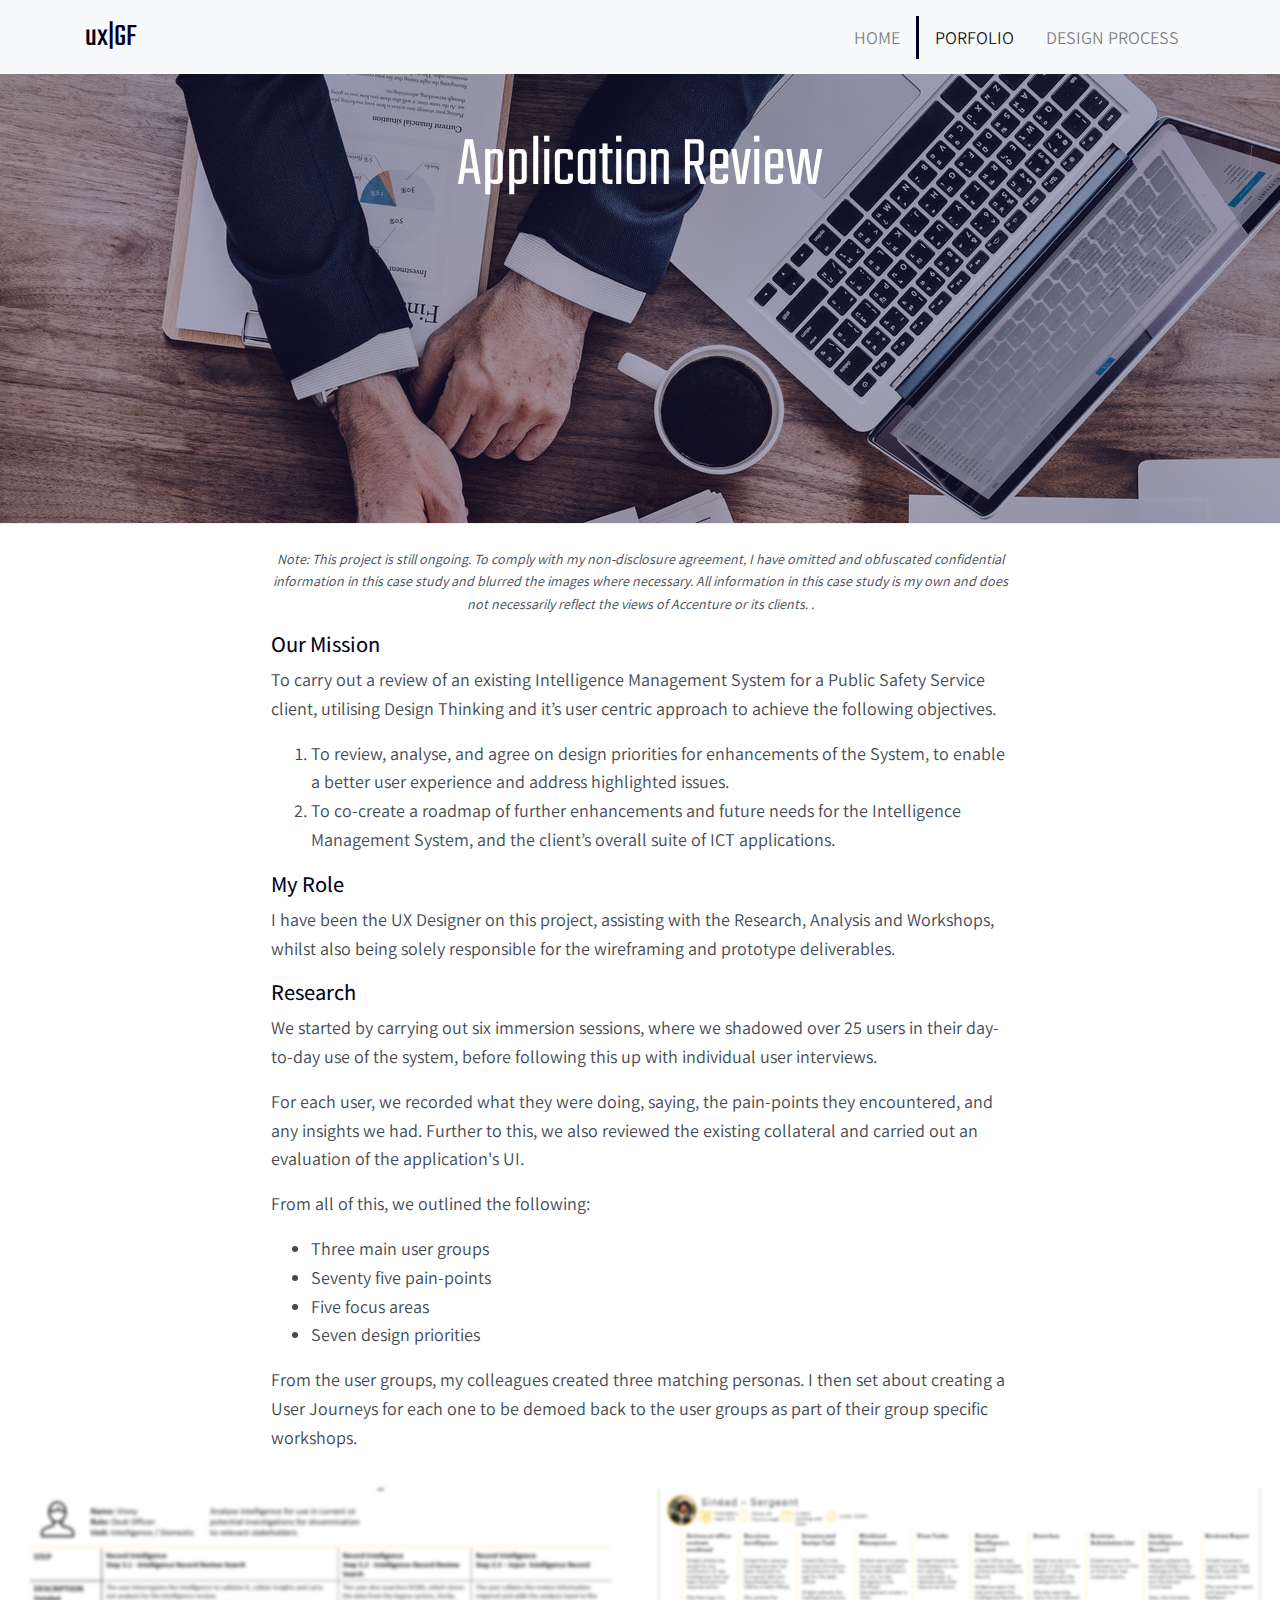
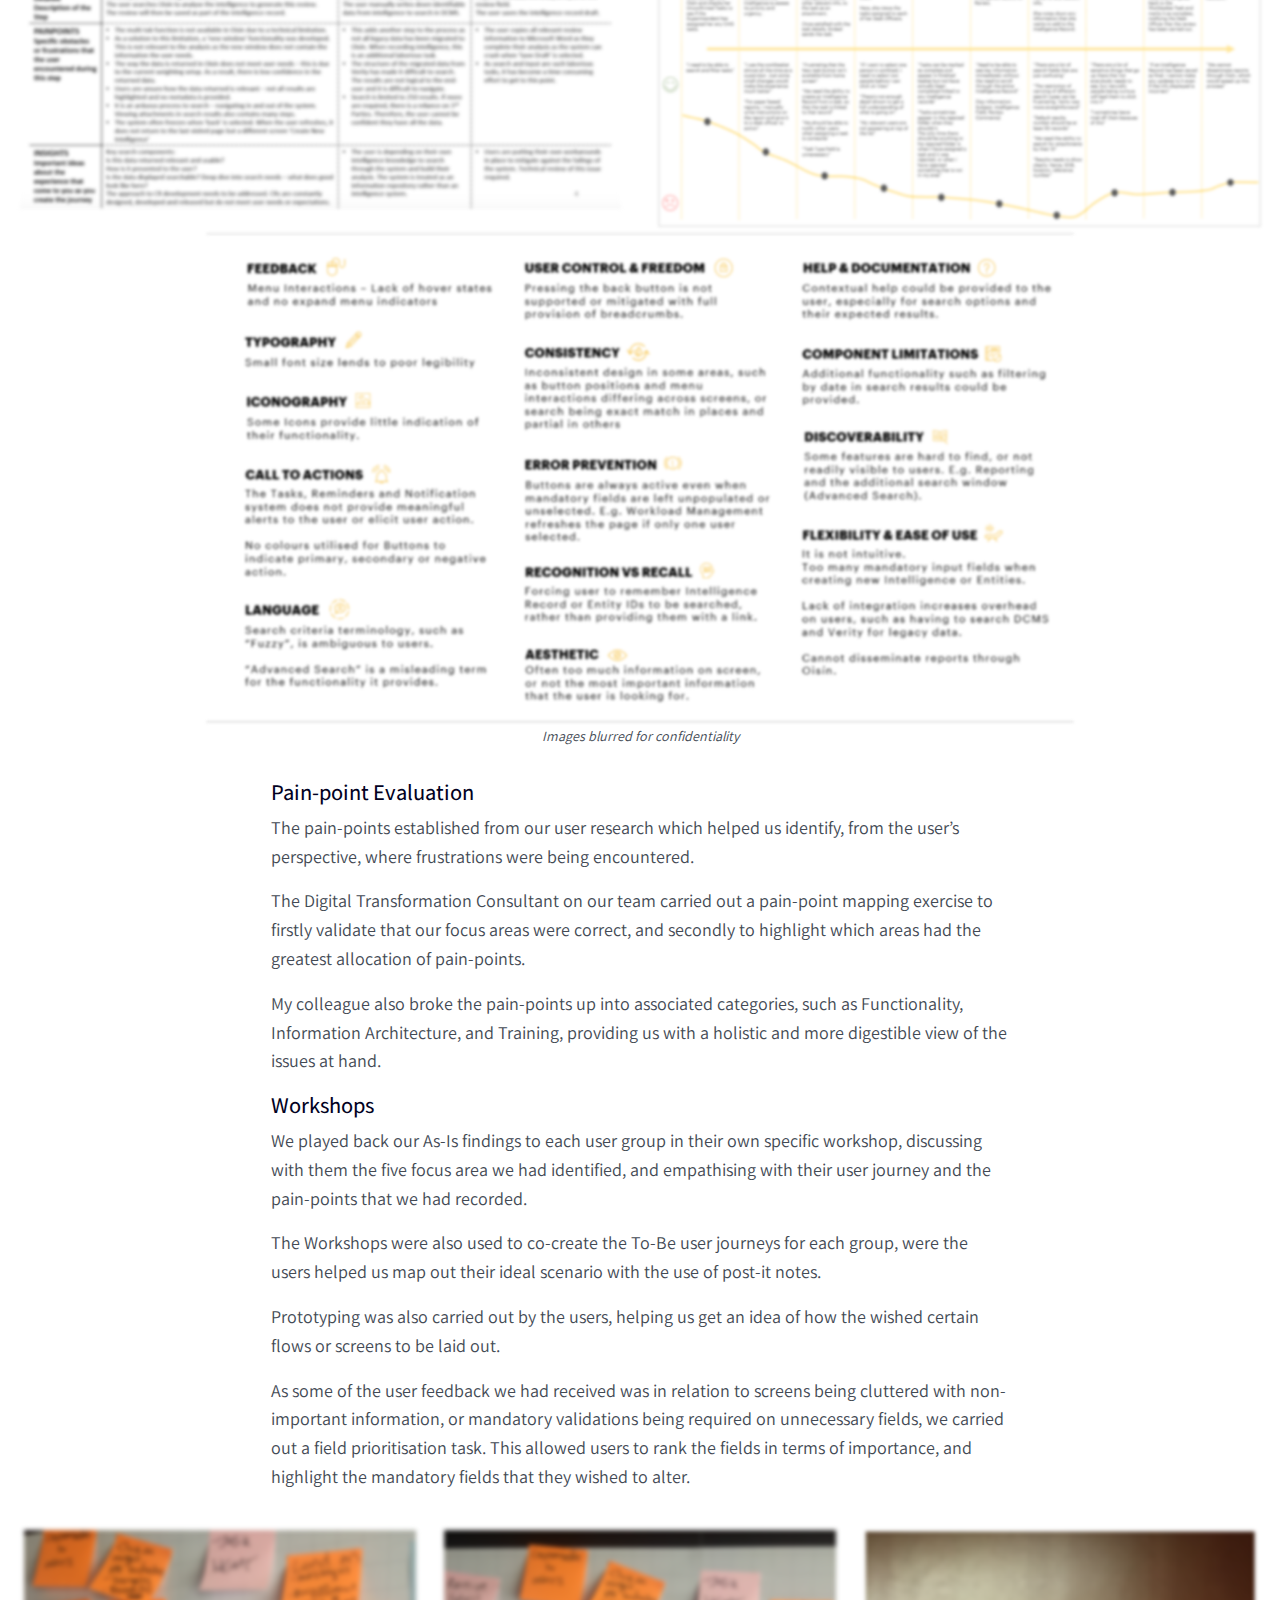
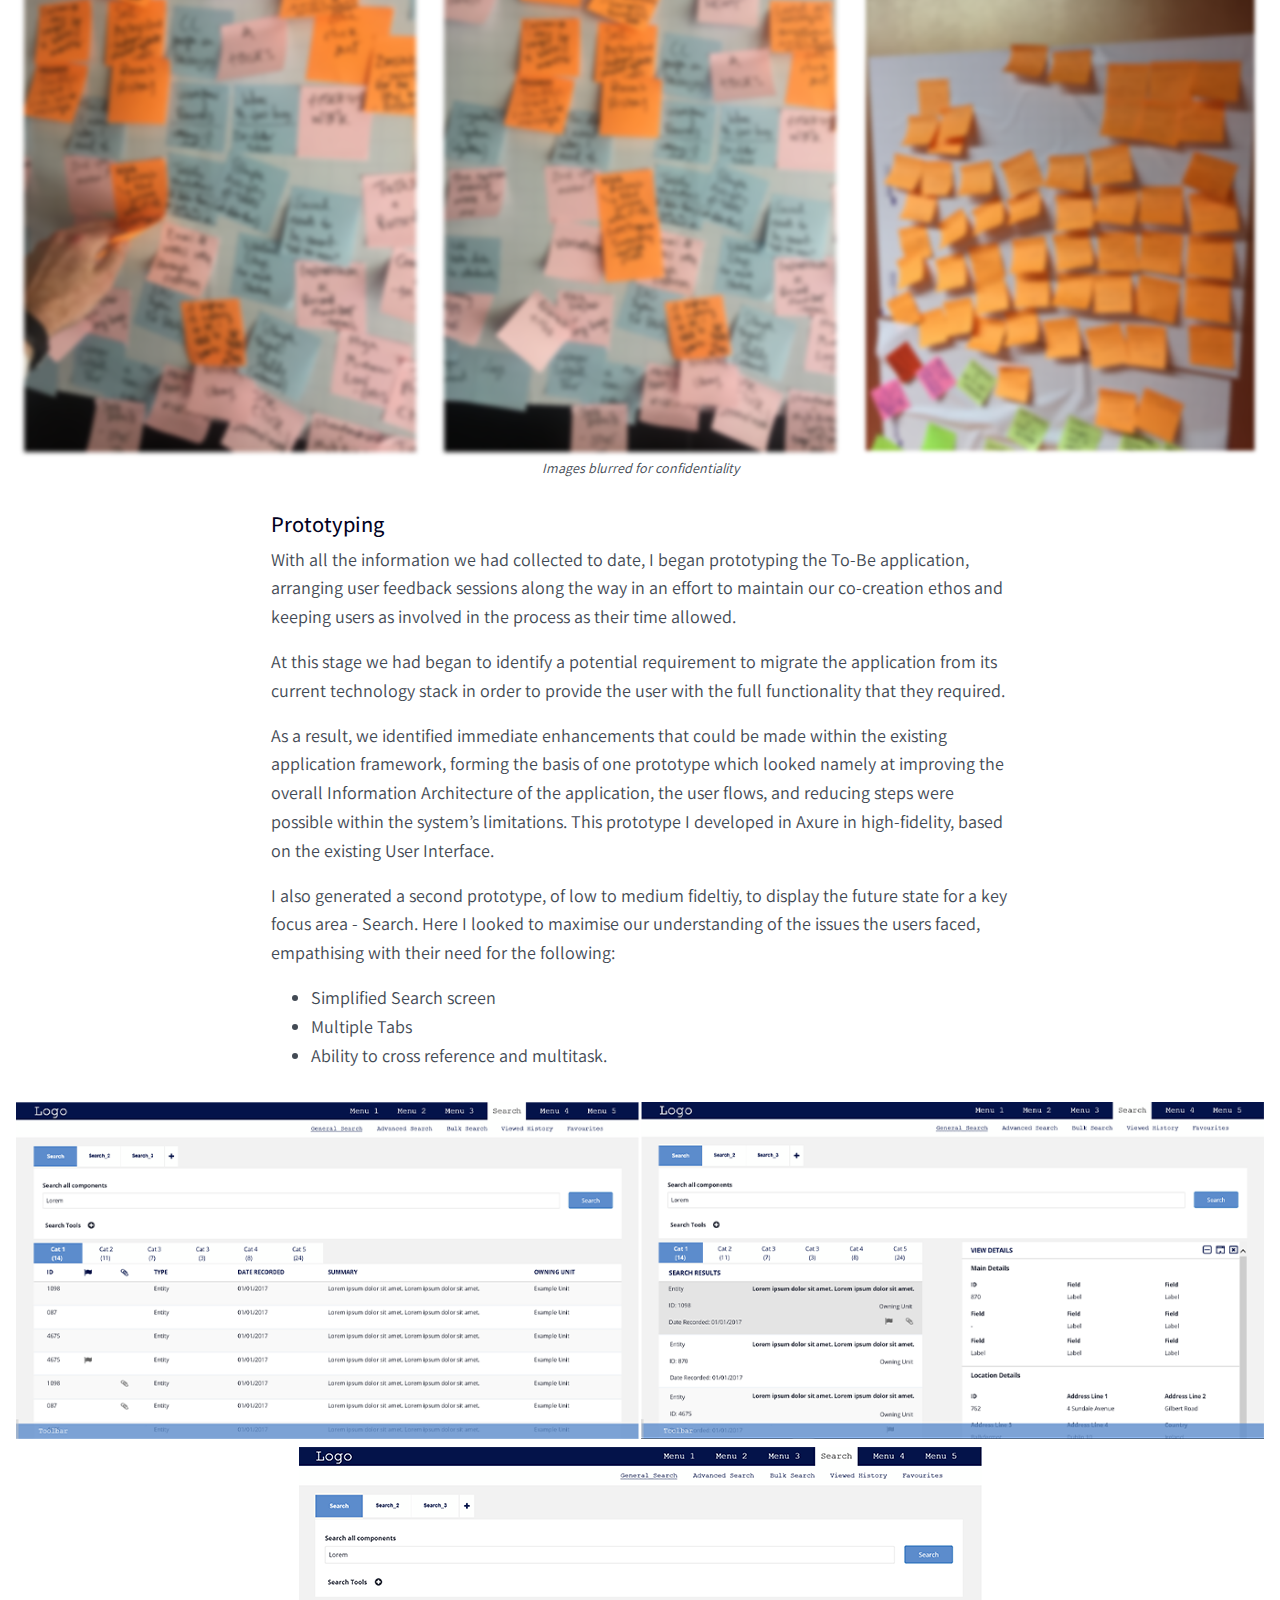
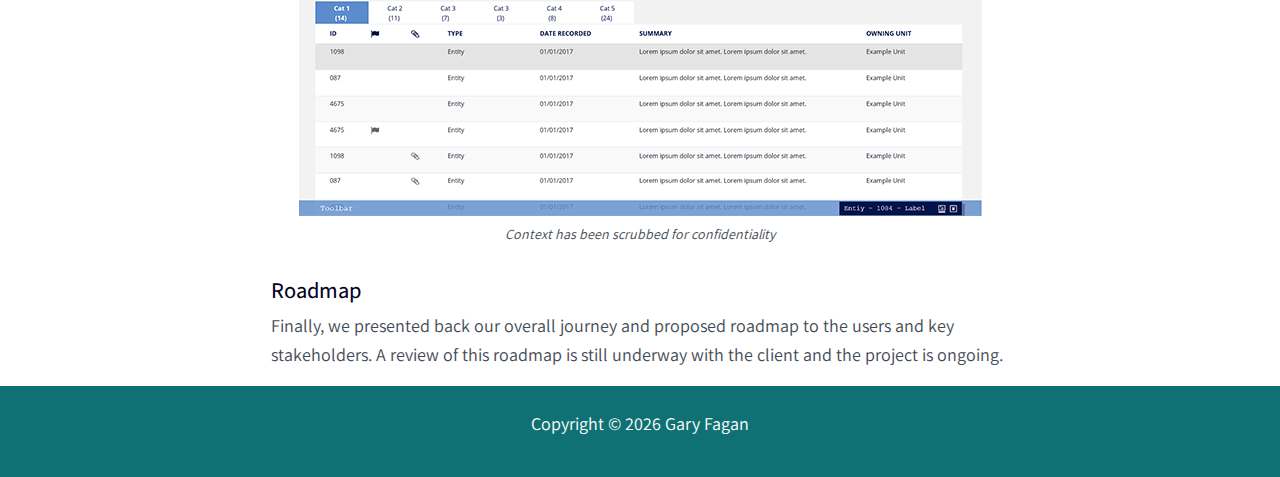
==== appreview.html @ 412c4c71 "updated references" ====
<!DOCTYPE html>
<html lang="en">
  <head>
    <meta charset="UTF-8" />
    <meta name="viewport" content="width=device-width, initial-scale=1.0" />
    <meta http-equiv="X-UA-Compatible" content="ie=edge" />
    <link rel="apple-touch-icon" sizes="76x76" href="/apple-touch-icon.png" />
    <link rel="icon" type="image/png" sizes="32x32" href="/favicon-32x32.png" />
    <link rel="icon" type="image/png" sizes="16x16" href="/favicon-16x16.png" />
    <link rel="manifest" href="/site.webmanifest" />
    <link rel="mask-icon" href="/safari-pinned-tab.svg" color="#5bbad5" />
    <meta name="msapplication-TileColor" content="#da532c" />
    <meta name="theme-color" content="#ffffff" />

    <link
      href="https://fonts.googleapis.com/css?family=Assistant|Teko:300"
      rel="stylesheet"
    />
    <link
      rel="stylesheet"
      href="https://use.fontawesome.com/releases/v5.0.13/css/all.css"
      integrity="sha384-DNOHZ68U8hZfKXOrtjWvjxusGo9WQnrNx2sqG0tfsghAvtVlRW3tvkXWZh58N9jp"
      crossorigin="anonymous"
    />
    <link rel="stylesheet" href="css/bootstrap.css" />
    <link rel="stylesheet" href="css/style.css" />
    <title>ux|GF</title>
  </head>

  <body>
    <!-- START HERE -->

    <nav class="navbar navbar-expand-sm navbar-light bg-light sticky-top">
      <div class="container">
        <a href="index.html" class="navbar-brand">ux|GF</a>
        <button
          class="navbar-toggler"
          data-toggle="collapse"
          data-target="#navbarCollapse"
        >
          <span class="navbar-toggler-icon"></span>
        </button>
        <div class="collapse navbar-collapse" id="navbarCollapse">
          <ul class="navbar-nav ml-auto">
            <li class="nav-item">
              <a href="index.html" class="nav-link">Home</a>
            </li>
            <li class="nav-item active">
              <a href="porfolio.html" class="nav-link">Porfolio</a>
            </li>
            <li class="nav-item">
              <a href="myprocess.html " class="nav-link">Design Process</a>
            </li>
          </ul>
        </div>
      </div>
    </nav>

    <header id="appreview-header">
      <div class="container">
        <div class="row">
          <div class="col-md-6 m-auto text-center text-white image-header">
            <h1 class="display-3 title">Application Review</h1>
          </div>
        </div>
      </div>
    </header>

    <!-- Portfolio -->

    <section id="portfolio" class="pt-4">
      <div id="portfolio-container" class="container">
        <p id="portfolio-note" class="text-center">
          Note: This project is still ongoing. To comply with my non-disclosure
          agreement, I have omitted and obfuscated confidential information in
          this case study and blurred the images where necessary. All
          information in this case study is my own and does not necessarily
          reflect the views of Accenture or its clients. .
        </p>

        <div class="row">
          <div class="col-md-12">
            <h1 class="header">Our Mission</h1>

            <p>
              To carry out a review of an existing Intelligence Management
              System for a Public Safety Service client, utilising Design
              Thinking and it’s user centric approach to achieve the following
              objectives.
            </p>

            <ol>
              <li>
                To review, analyse, and agree on design priorities for
                enhancements of the System, to enable a better user experience
                and address highlighted issues.
              </li>
              <li>
                To co-create a roadmap of further enhancements and future needs
                for the Intelligence Management System, and the client’s overall
                suite of ICT applications.
              </li>
            </ol>
          </div>
        </div>

        <div class="row">
          <div class="col-md-12">
            <h1 class="header">My Role</h1>

            <p>
              I have been the UX Designer on this project, assisting with the
              Research, Analysis and Workshops, whilst also being solely
              responsible for the wireframing and prototype deliverables.
            </p>
          </div>
        </div>

        <div class="row">
          <div class="col-md-12">
            <h1 class="header">Research</h1>

            <p>
              We started by carrying out six immersion sessions, where we
              shadowed over 25 users in their day-to-day use of the system,
              before following this up with individual user interviews.
            </p>
            <p>
              For each user, we recorded what they were doing, saying, the
              pain-points they encountered, and any insights we had. Further to
              this, we also reviewed the existing collateral and carried out an
              evaluation of the application's UI.
            </p>
            <p>From all of this, we outlined the following:</p>

            <ul>
              <li>Three main user groups</li>
              <li>Seventy five pain-points</li>
              <li>Five focus areas</li>
              <li>Seven design priorities</li>
            </ul>
            <p>
              From the user groups, my colleagues created three matching
              personas. I then set about creating a User Journeys for each one
              to be demoed back to the user groups as part of their group
              specific workshops.
            </p>
          </div>
        </div>
      </div>

      <section id="content_images" class="p-3">
        <div class="row text-center">
          <div class="col-lg-6">
            <img src="/img/researchexample.png" alt="" class="img-fluid " />
          </div>
          <div class="col-lg-6">
            <img src="/img/userjourney.png" alt="" class="img-fluid " />
          </div>
        </div>

        <div class="row text-center">
          <div class="col-lg-12">
            <img
              id="UI_Evaluation"
              src="/img/UI_Evaluation.png"
              alt=""
              class="img-fluid"
            />
          </div>
        </div>
        <p id="portfolio-note" class="text-center">
          Images blurred for confidentiality
        </p>
      </section>
    </section>

    <section id="portfolio">
      <div id="portfolio-container" class="container">
        <div class="row">
          <div class="col-md-12">
            <h1 class="header">Pain-point Evaluation</h1>

            <p>
              The pain-points established from our user research which helped us
              identify, from the user’s perspective, where frustrations were
              being encountered.
            </p>
            <p>
              The Digital Transformation Consultant on our team carried out a
              pain-point mapping exercise to firstly validate that our focus
              areas were correct, and secondly to highlight which areas had the
              greatest allocation of pain-points.
            </p>
            <p>
              My colleague also broke the pain-points up into associated
              categories, such as Functionality, Information Architecture, and
              Training, providing us with a holistic and more digestible view of
              the issues at hand.
            </p>
          </div>
        </div>

        <div class="row">
          <div class="col-md-12">
            <h1 class="header">Workshops</h1>

            <p>
              We played back our As-Is findings to each user group in their own
              specific workshop, discussing with them the five focus area we had
              identified, and empathising with their user journey and the
              pain-points that we had recorded.
            </p>
            <p>
              The Workshops were also used to co-create the To-Be user journeys
              for each group, were the users helped us map out their ideal
              scenario with the use of post-it notes.
            </p>
            <p>
              Prototyping was also carried out by the users, helping us get an
              idea of how the wished certain flows or screens to be laid out.
            </p>
            <p>
              As some of the user feedback we had received was in relation to
              screens being cluttered with non-important information, or
              mandatory validations being required on unnecessary fields, we
              carried out a field prioritisation task. This allowed users to
              rank the fields in terms of importance, and highlight the
              mandatory fields that they wished to alter.
            </p>
          </div>
        </div>
      </div>

      <section id="content_images" class="p-3">
        <div class="row text-center">
          <div class="col-lg-12">
            <img src="/img/workshop.png" alt="" class="img-fluid" />
          </div>
        </div>
        <p id="portfolio-note" class="text-center">
          Images blurred for confidentiality
        </p>
      </section>
    </section>

    <section id="portfolio">
      <div id="portfolio-container" class="container">
        <div class="row">
          <div class="col-md-12">
            <h1 class="header">Prototyping</h1>

            <p>
              With all the information we had collected to date, I began
              prototyping the To-Be application, arranging user feedback
              sessions along the way in an effort to maintain our co-creation
              ethos and keeping users as involved in the process as their time
              allowed.
            </p>
            <p>
              At this stage we had began to identify a potential requirement to
              migrate the application from its current technology stack in order
              to provide the user with the full functionality that they
              required.
            </p>
            <p>
              As a result, we identified immediate enhancements that could be
              made within the existing application framework, forming the basis
              of one prototype which looked namely at improving the overall
              Information Architecture of the application, the user flows, and
              reducing steps were possible within the system’s limitations. This
              prototype I developed in Axure in high-fidelity, based on the
              existing User Interface.
            </p>
            <p>
              I also generated a second prototype, of low to medium fideltiy, to
              display the future state for a key focus area - Search. Here I
              looked to maximise our understanding of the issues the users
              faced, empathising with their need for the following:
            </p>

            <ul>
              <li>Simplified Search screen</li>
              <li>Multiple Tabs</li>
              <li>Ability to cross reference and multitask.</li>
            </ul>
          </div>
        </div>
      </div>

      <section id="content_images" class="p-3">
        <div class="row text-center">
          <div class="col-lg-12">
            <img src="/img/prototype1.png" alt="" class="img-fluid" />
          </div>
        </div>
        <div class="row text-center py-2">
          <div class="col-lg-12">
            <img src="/img/prototype2.png" alt="" class="img-fluid" />
          </div>
        </div>
        <p id="portfolio-note" class="text-center">
          Context has been scrubbed for confidentiality
        </p>
      </section>
    </section>

    <section id="portfolio">
      <div id="portfolio-container" class="container">
        <div class="row">
          <div class="col-md-12">
            <h1 class="header">Roadmap</h1>

            <p>
              Finally, we presented back our overall journey and proposed
              roadmap to the users and key stakeholders. A review of this
              roadmap is still underway with the client and the project is
              ongoing.
            </p>
          </div>
        </div>
      </div>
    </section>

    <!-- Footer -->
    <footer id="main-footer" class="text-center p-4">
      <div class="container">
        <div class="row">
          <div class="col">
            <p>Copyright &copy; <span id="year"> </span> Gary Fagan</p>
          </div>
        </div>
      </div>
    </footer>

    <script
      src="https://code.jquery.com/jquery-3.3.1.min.js"
      integrity="sha256-FgpCb/KJQlLNfOu91ta32o/NMZxltwRo8QtmkMRdAu8="
      crossorigin="anonymous"
    ></script>
    <script
      src="https://cdnjs.cloudflare.com/ajax/libs/popper.js/1.14.3/umd/popper.min.js"
      integrity="sha384-ZMP7rVo3mIykV+2+9J3UJ46jBk0WLaUAdn689aCwoqbBJiSnjAK/l8WvCWPIPm49"
      crossorigin="anonymous"
    ></script>
    <script
      src="https://stackpath.bootstrapcdn.com/bootstrap/4.1.1/js/bootstrap.min.js"
      integrity="sha384-smHYKdLADwkXOn1EmN1qk/HfnUcbVRZyYmZ4qpPea6sjB/pTJ0euyQp0Mk8ck+5T"
      crossorigin="anonymous"
    ></script>

    <script>
      // Get the current year for the copyright
      $('#year').text(new Date().getFullYear());
    </script>
  </body>
</html>
---- css/style.css ----
* {
  box-sizing: border-box;
}

.text {
  font-family: 'Assistant', sans-serif;
  color: #434a54;
  font-size: 18px;
}

.font2 {
  font-family: 'Assistant', sans-serif;
}

.text-quote {
  font-family: 'Assistant', sans-serif;
}

.title {
  font-family: 'Teko', sans-serif;
}

.header {
  font-family: 'Assistant', sans-serif;
  font-size: 1.4rem;
  color: #020122;
}

.header2 {
  font-family: 'Assistant', sans-serif;
  font-size: 1.4rem;
  color: #fff;
}

body {
  overflow-x: hidden;
  font-family: 'Assistant', sans-serif;
  color: #434a54;
  font-size: 18px;
}
body h1 {
  font-family: 'Assistant', sans-serif;
}
body h2 {
  font-family: 'Assistant', sans-serif;
}
body h3 {
  font-family: 'Assistant', sans-serif;
}
body h4 {
  font-family: 'Assistant', sans-serif;
}

.navbar .nav-link {
  font-size: 18px;
  text-transform: uppercase;
  padding-left: 1rem !important;
  padding-right: 1rem !important;
}
.navbar .nav-item.active {
  border-left: #020122 3px solid;
}
.navbar .navbar-brand {
  font-family: 'Teko', sans-serif;
  font-size: 2rem;
  color: #020122;
}

.image-header {
  color: #020122;
  font-family: 'Teko', sans-serif;
}

.image-header2 {
  color: #fff;
  font-family: 'Teko', sans-serif;
}

.image-text {
  color: #020122;
  font-family: 'Teko', sans-serif;
  font-size: 22px;
}

.image-text2 {
  color: #fff;
  font-family: 'Teko', sans-serif;
  font-size: 22px;
}

.carousel-item {
  height: 55vh;
}

.carousel-image-1 {
  background: linear-gradient(rgba(36, 31, 82, 0.3), rgba(36, 31, 82, 0.3)),
    url('../img/design1.jpg');
  background-size: cover;
}

.carousel-image-2 {
  background: linear-gradient(rgba(36, 31, 82, 0.3), rgba(36, 31, 82, 0.3)),
    url('../img/design2.jpg');
  background-size: cover;
}

.carousel-image-3 {
  background: linear-gradient(rgba(36, 31, 82, 0.3), rgba(36, 31, 82, 0.3)),
    url('../img/design3.jpg');
  background-size: cover;
}

#home-services {
  color: #020122;
}

#background-image {
  position: relative;
  min-height: 170px;
  background: linear-gradient(rgba(36, 31, 82, 0.35), rgba(36, 31, 82, 0.35)),
    url('../img/design5.jpg');
  background-size: cover;
  background-attachment: fixed;
  background-repeat: no-repeat;
  text-align: center;
  color: #fff;
}
#background-image .fa-envelope-open {
  color: #fff;
}
#background-image .fa-envelope-open:hover {
  color: #0f7173;
}

#background-image .fa-file-pdf {
  color: #fff;
}
#background-image .fa-file-pdf:hover {
  color: #0f7173;
}

#background-image2 {
  position: relative;
  min-height: 170px;
  background: linear-gradient(rgba(36, 31, 82, 0.35), rgba(36, 31, 82, 0.35)),
    url('../img/design6.jpg');
  background-size: cover;
  background-attachment: fixed;
  background-repeat: no-repeat;
  text-align: center;
  color: #fff;
}

#home-quote {
  background-color: #020122;
  color: #fff;
  -webkit-animation-name: colorChange;
  /* Safari 4.0 - 8.0 */
  -webkit-animation-duration: 7s;
  /* Safari 4.0 - 8.0 */
  animation-name: colorChange;
  animation-duration: 7s;
  animation-iteration-count: infinite;
}

#design-quote {
  background-color: #020122;
  color: #fff;
  -webkit-animation-name: colorChange;
  /* Safari 4.0 - 8.0 */
  -webkit-animation-duration: 7s;
  /* Safari 4.0 - 8.0 */
  animation-name: colorChange;
  animation-duration: 7s;
  animation-iteration-count: infinite;
}

.dark-overlay {
  position: absolute;
  top: 0;
  left: 0;
  width: 100%;
  height: 100%;
  background: rgba(0, 0, 0, 0.7);
}

#video-play {
  position: relative;
  min-height: 170px;
  background: url('../img/design6.jpg');
  background-attachment: fixed;
  background-repeat: no-repeat;
  background-position: 0 -100px;
  text-align: center;
  color: #fff;
}
#video-play a {
  color: #fff;
}

#video-play .fa-play {
  color: #fff;
}
#video-play .fa-play:hover {
  color: #0f7173;
}

#page-header {
  height: 50vh;
  background: linear-gradient(rgba(36, 31, 82, 0.3), rgba(36, 31, 82, 0.3)),
    url('../img/design6.jpg');
  background-repeat: no-repeat;
  background-size: cover;
  color: #fff;
  border-bottom: 1px #eee solid;
  padding-top: 50px;
}

#appreview-header {
  height: 50vh;
  background: linear-gradient(rgba(36, 31, 82, 0.4), rgba(36, 31, 82, 0.4)),
    url('../img/appreview.jpg');
  background-repeat: no-repeat;
  background-size: cover;
  color: #fff;
  border-bottom: 1px #eee solid;
  padding-top: 50px;
}

.about-img {
  margin-top: -25%;
  max-width: 90%;
}

.credit {
  font-size: 12px;
}

#circleProcess {
  text-align: right;
}

#journeyIMG {
  width: 80%;
}

.bg-2 {
  background: #020122;
}

#work img {
  margin-top: -50px;
}
#work .card:hover {
  background: #0f7173;
  color: #fff;
}

#card-link:link {
  text-decoration: none;
}

#card-link:hover {
  text-decoration: none;
  color: #fff !important;
}

#card-link {
  color: #434a54;
}

#work .fas {
  color: #fff;
}

.radio-style {
  color: #6c757d;
}

#main-footer {
  background: #0f7173;
  color: #fff;
}

#portfolio-container {
  max-width: 60vw;
  line-height: 1.6;
}

#portfolio-note {
  font-size: 14px;
  font-style: italic;
}

#UI_Evaluation {
  width: 70%;
}

@media (max-width: 780px) {
  #servicesButton {
    width: 100%;
    display: block;
  }
  #portfolio-container {
    max-width: 90vw;
    line-height: 1.6;
  }

  #homeQuote {
    order: 6;
  }

  #page-header {
    background: linear-gradient(rgba(36, 31, 82, 0.3), rgba(36, 31, 82, 0.3)),
      url('../img/design2.jpg');
    background-size: cover;
  }
  #designthinking {
    text-align: center;
  }

  .about-img {
    margin-top: -25%;
    max-width: 100%;
  }
}

@media (max-width: 992px) {
  #circleProcess {
    text-align: center;
  }

  #journeyIMG {
    width: 100%;
  }

  #UI_Evaluation {
    width: 100%;
  }

  .about-img {
    margin-top: -25%;
    max-width: 100%;
  }
  #portfolio-container {
    max-width: 80vw;
    line-height: 1.6;
  }
}

/* Safari 4.0 - 8.0 */
@-webkit-keyframes colorChange {
  0% {
    background-color: #0f7173;
  }
  100% {
    background-color: #0a4b4d;
  }
}
/* Standard syntax */
@keyframes colorChange {
  0% {
    background-color: #0f7173;
  }
  100% {
    background-color: #0a4b4d;
  }
}
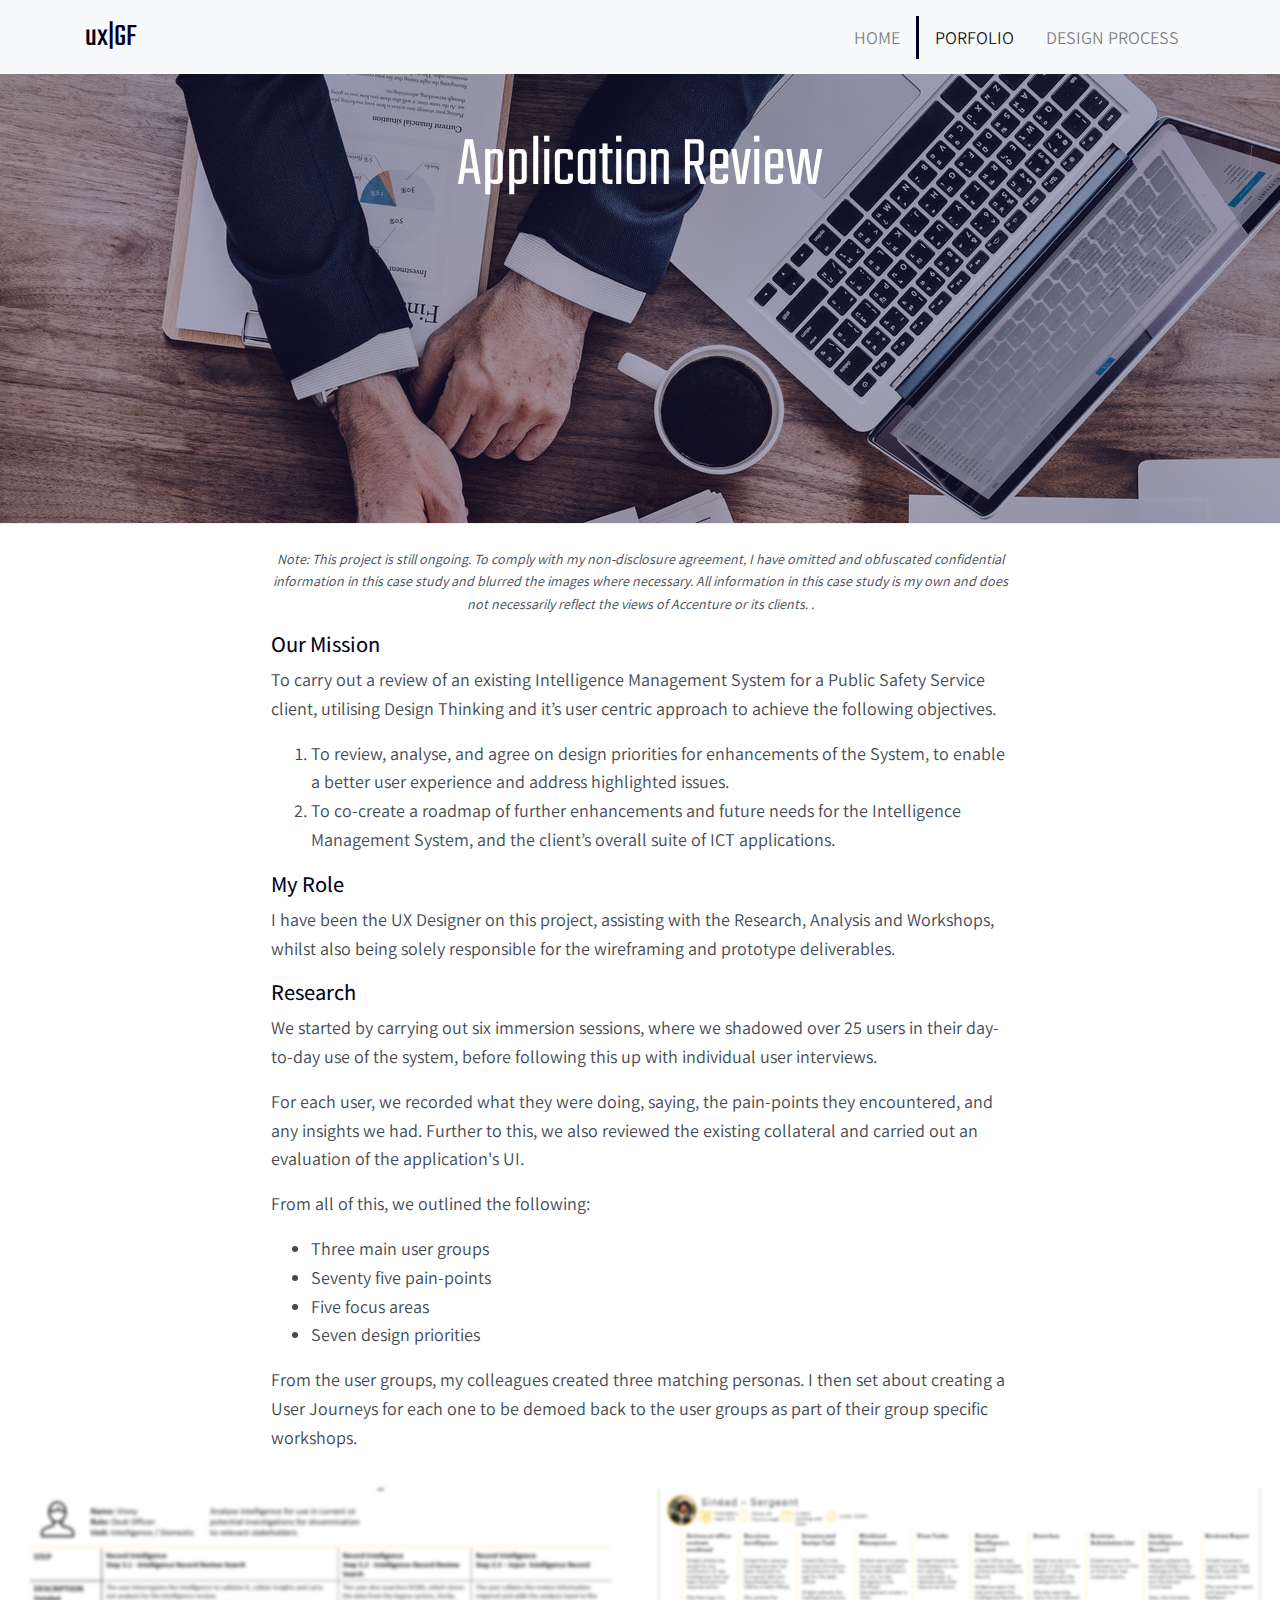
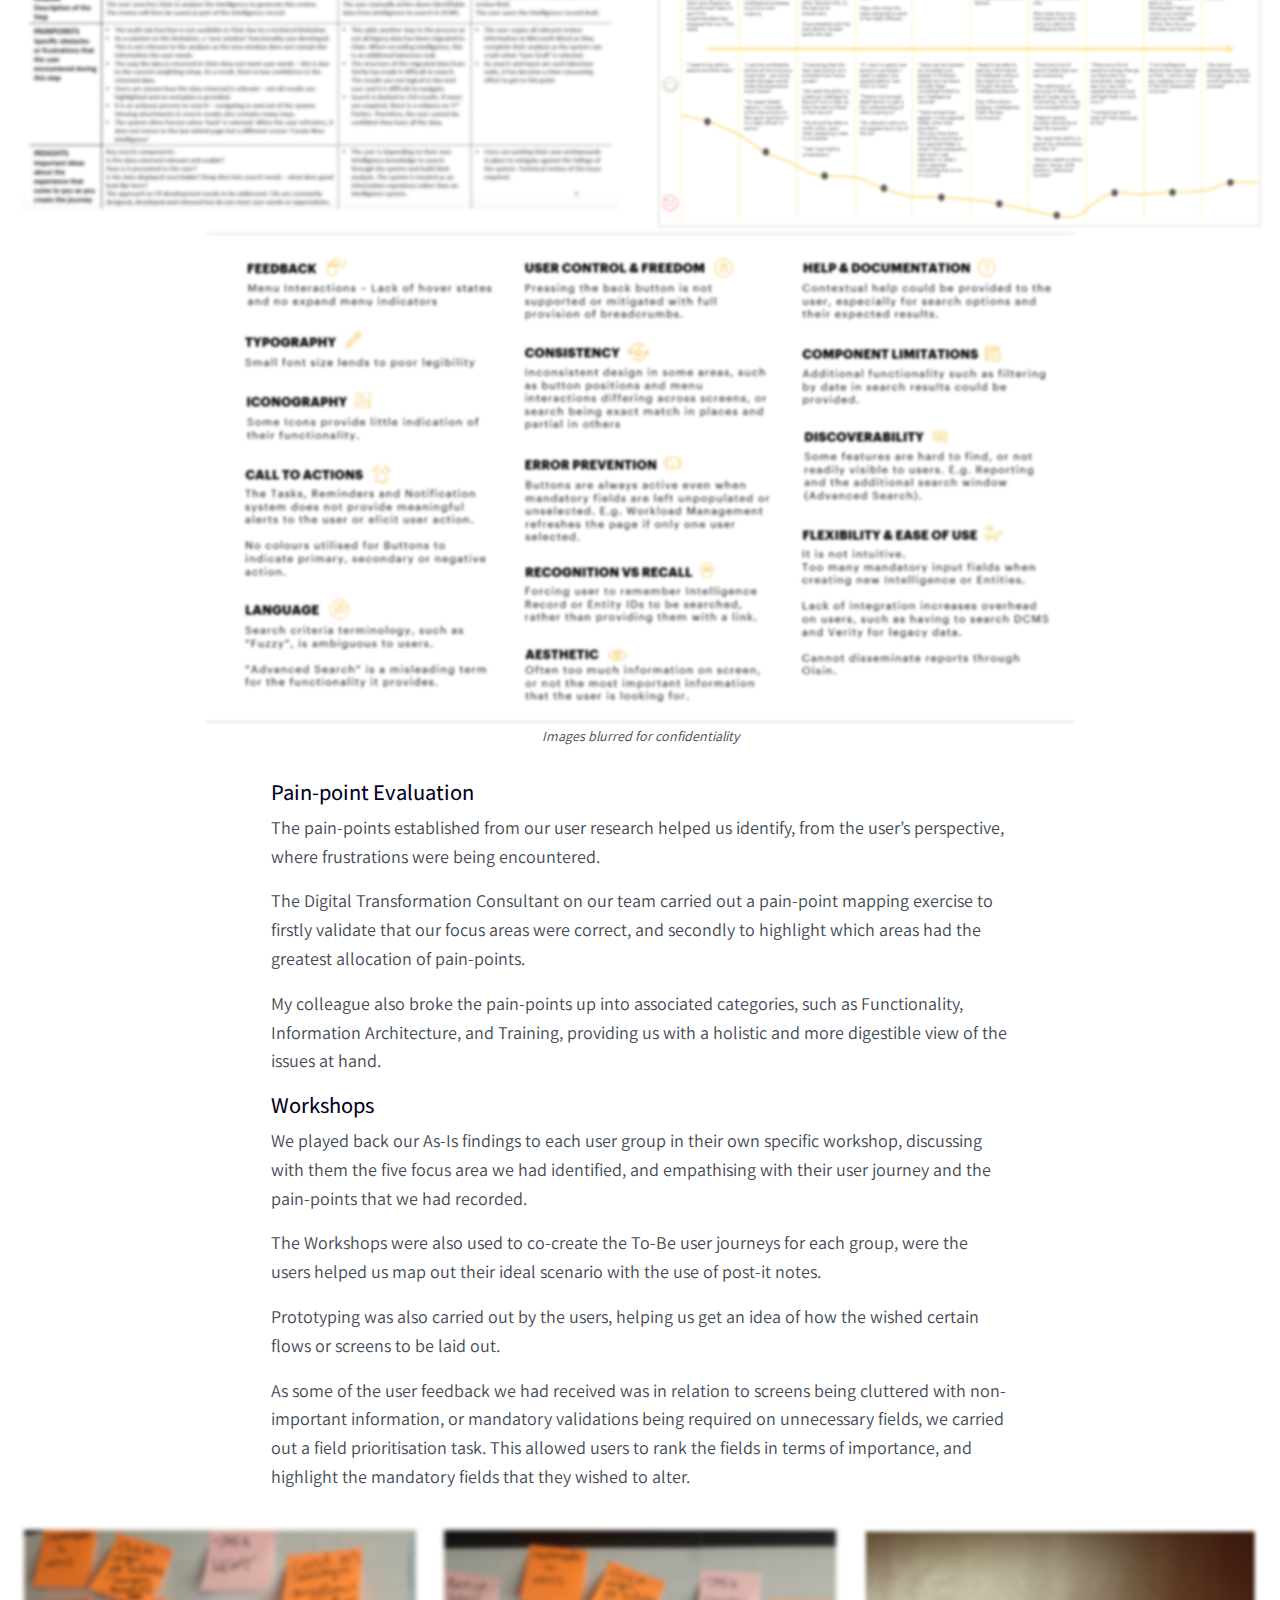
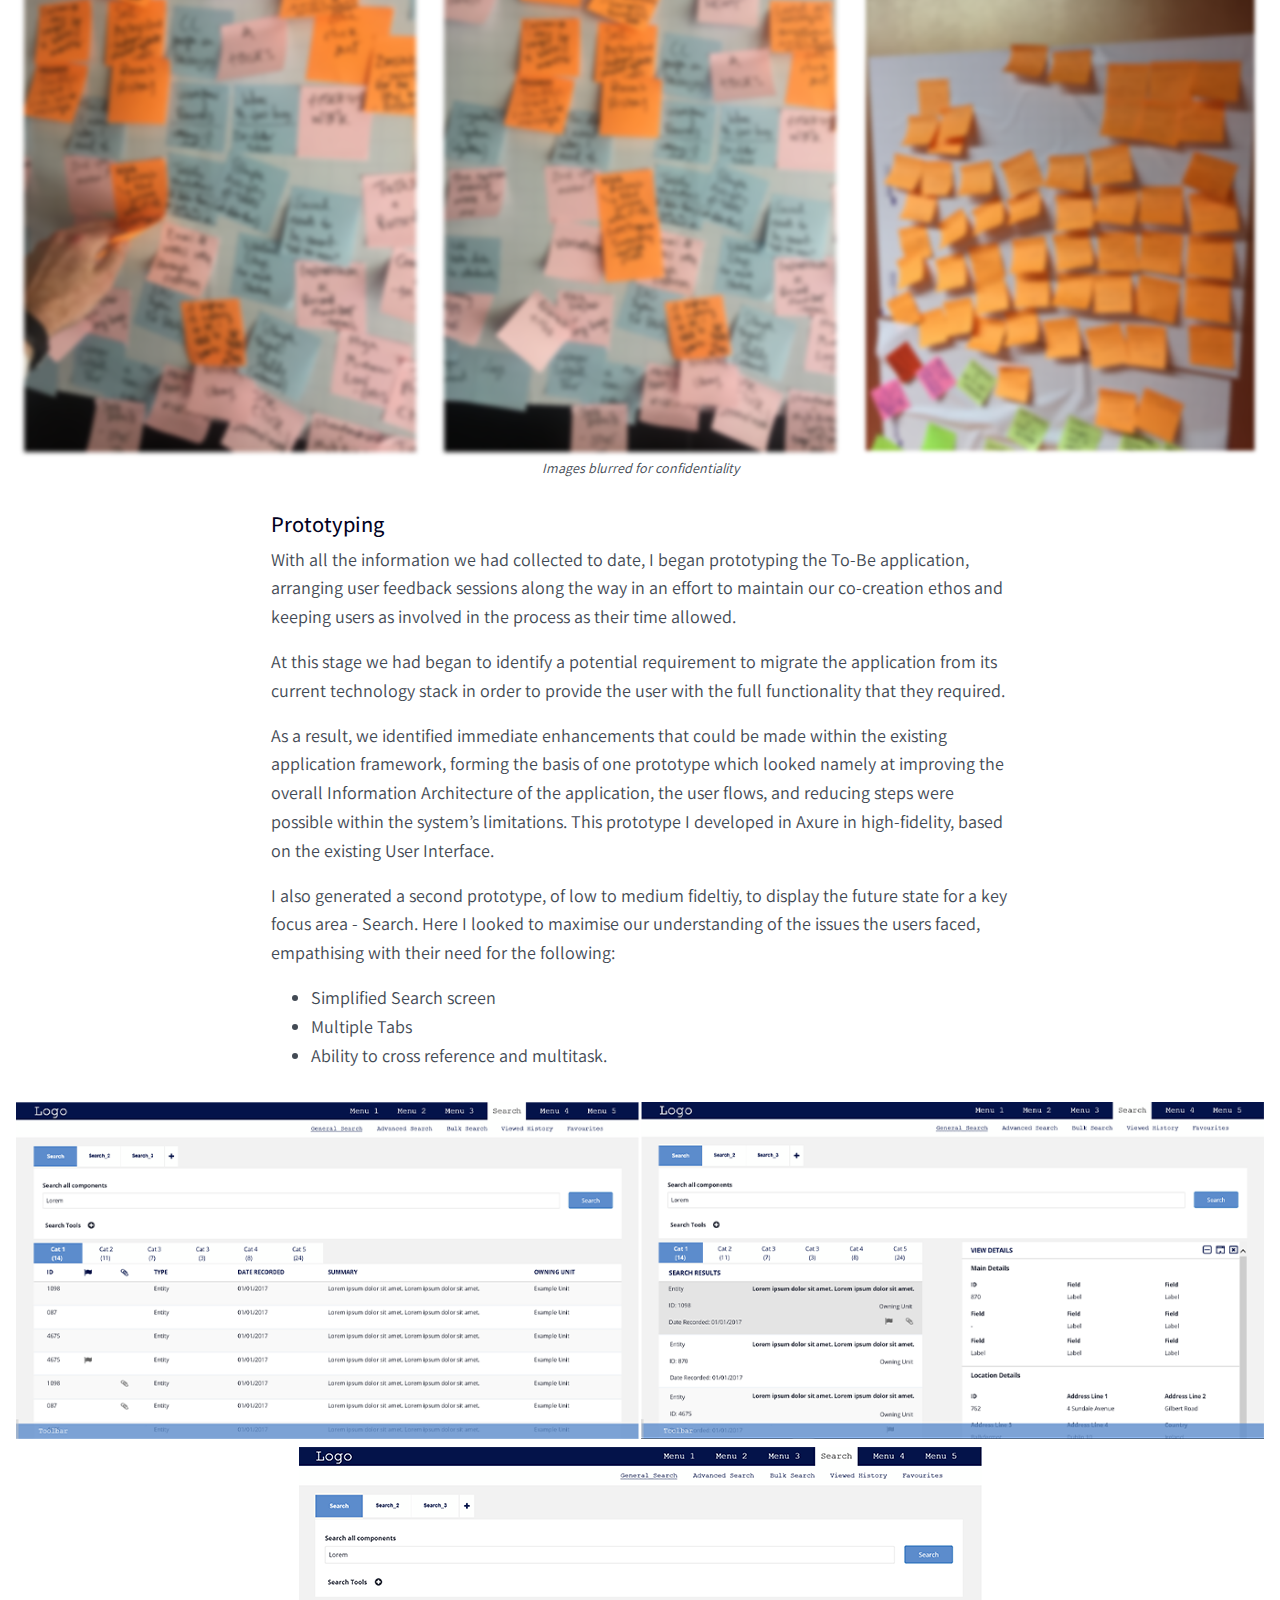
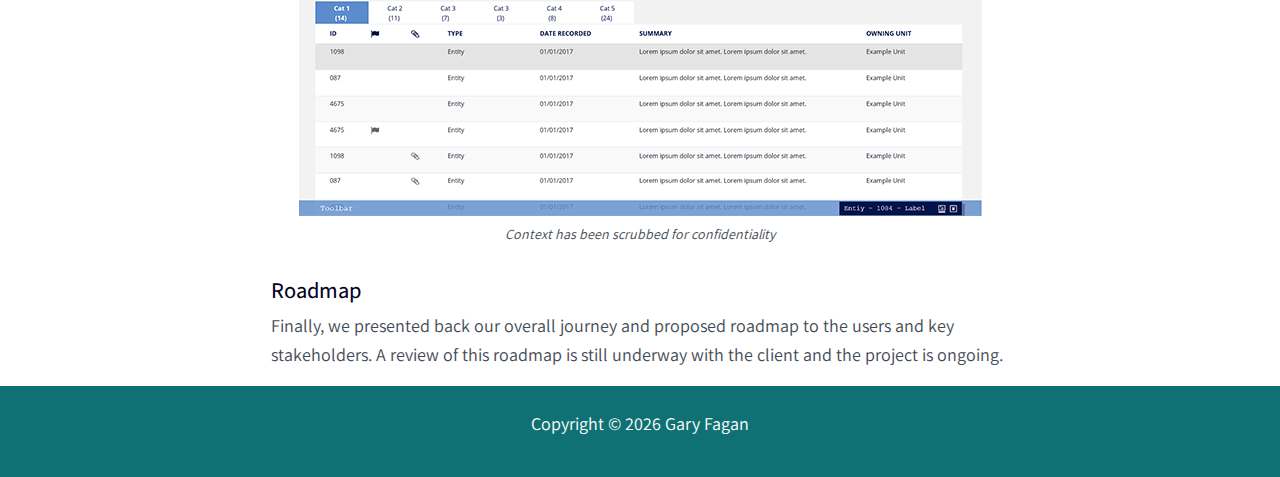
==== commit 16bf99ae: "Update appreview.html" ====
--- a/appreview.html
+++ b/appreview.html
@@ -182,7 +182,7 @@
             <h1 class="header">Pain-point Evaluation</h1>
 
             <p>
-              The pain-points established from our user research which helped us
+              The pain-points established from our user research helped us
               identify, from the user’s perspective, where frustrations were
               being encountered.
             </p>
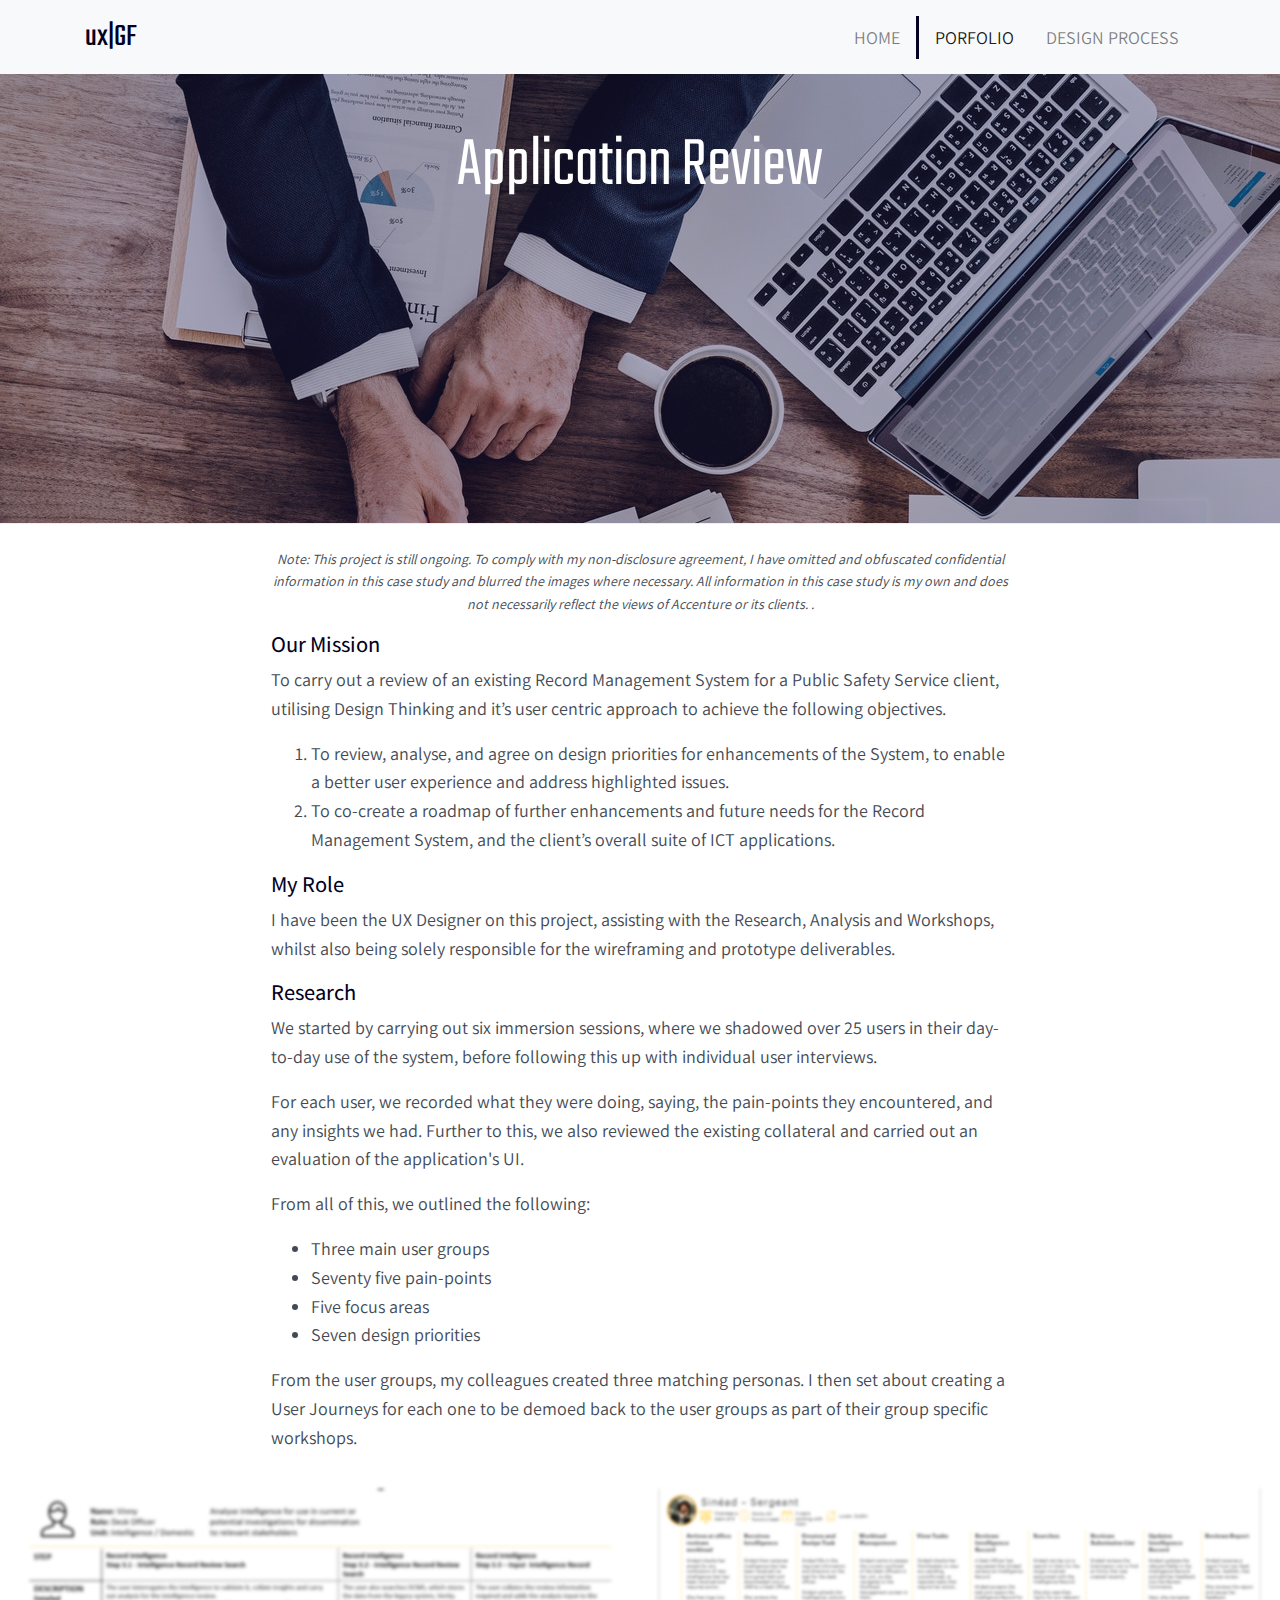
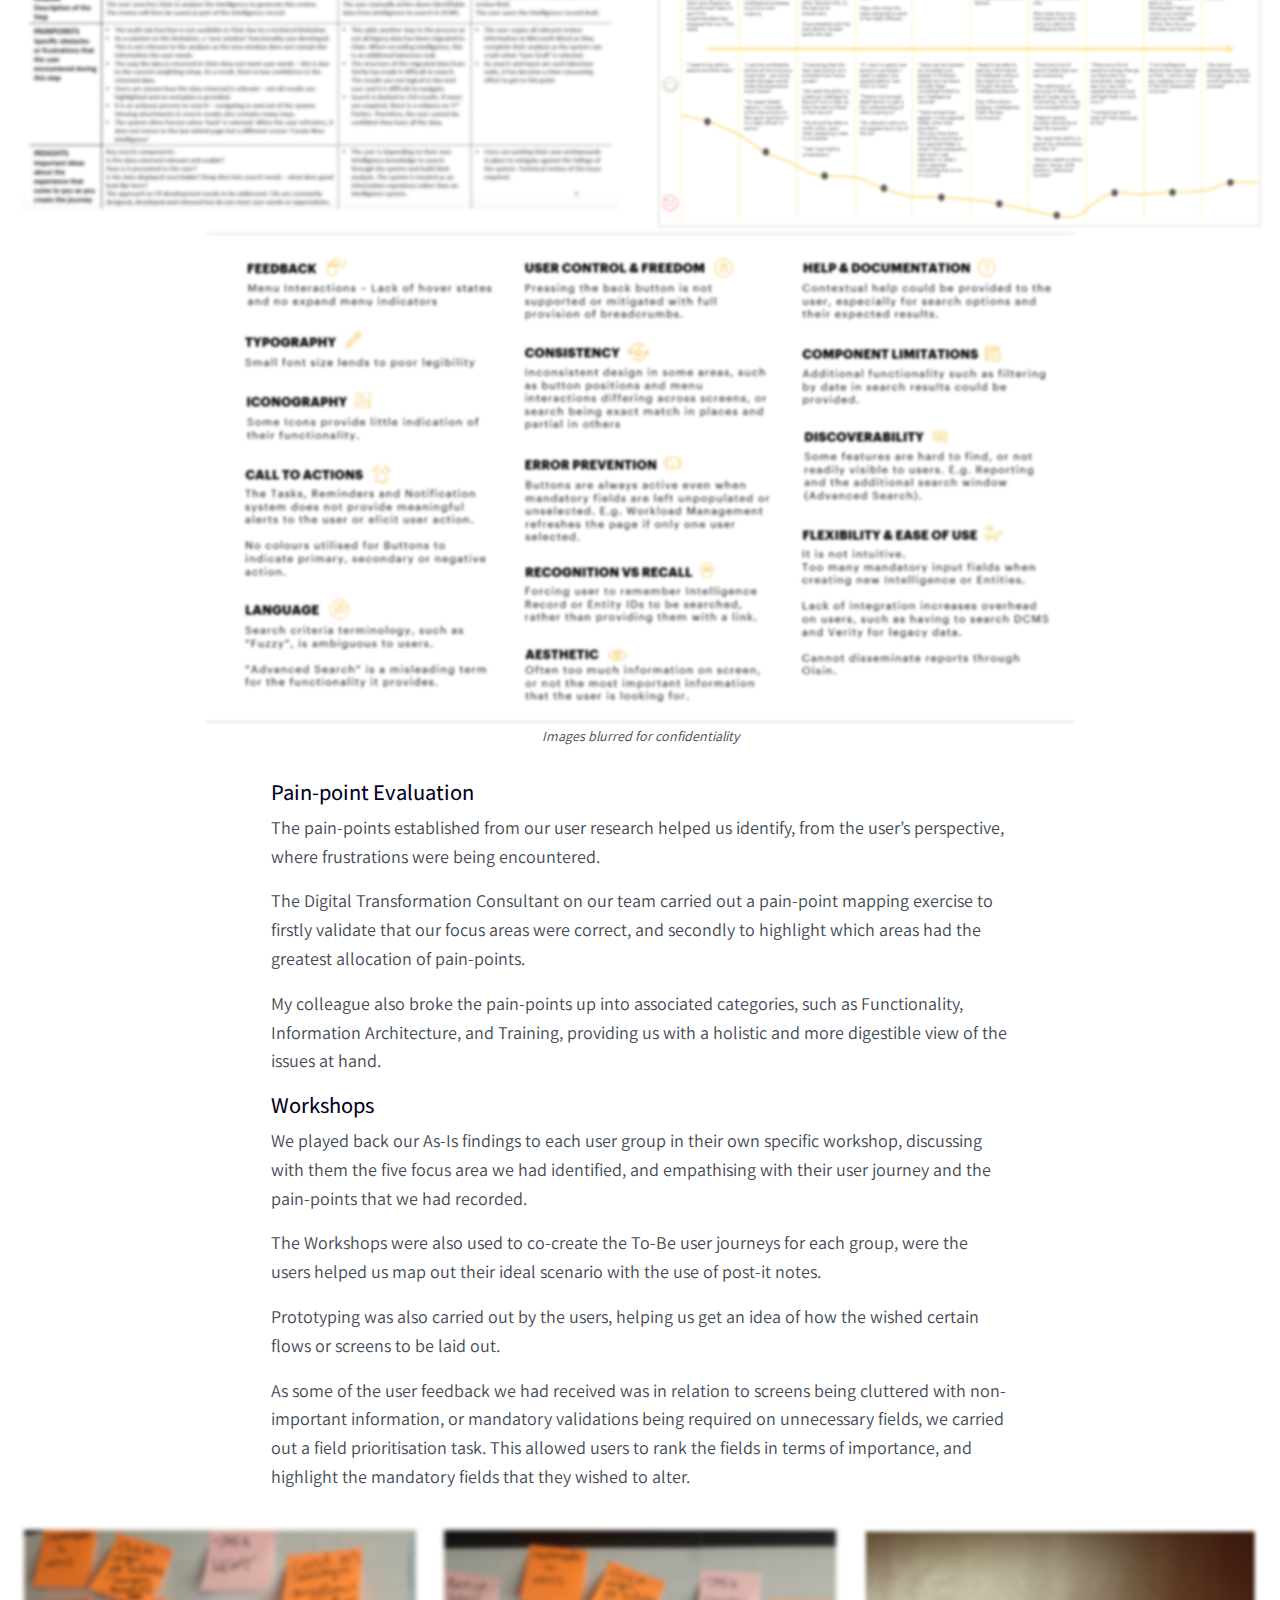
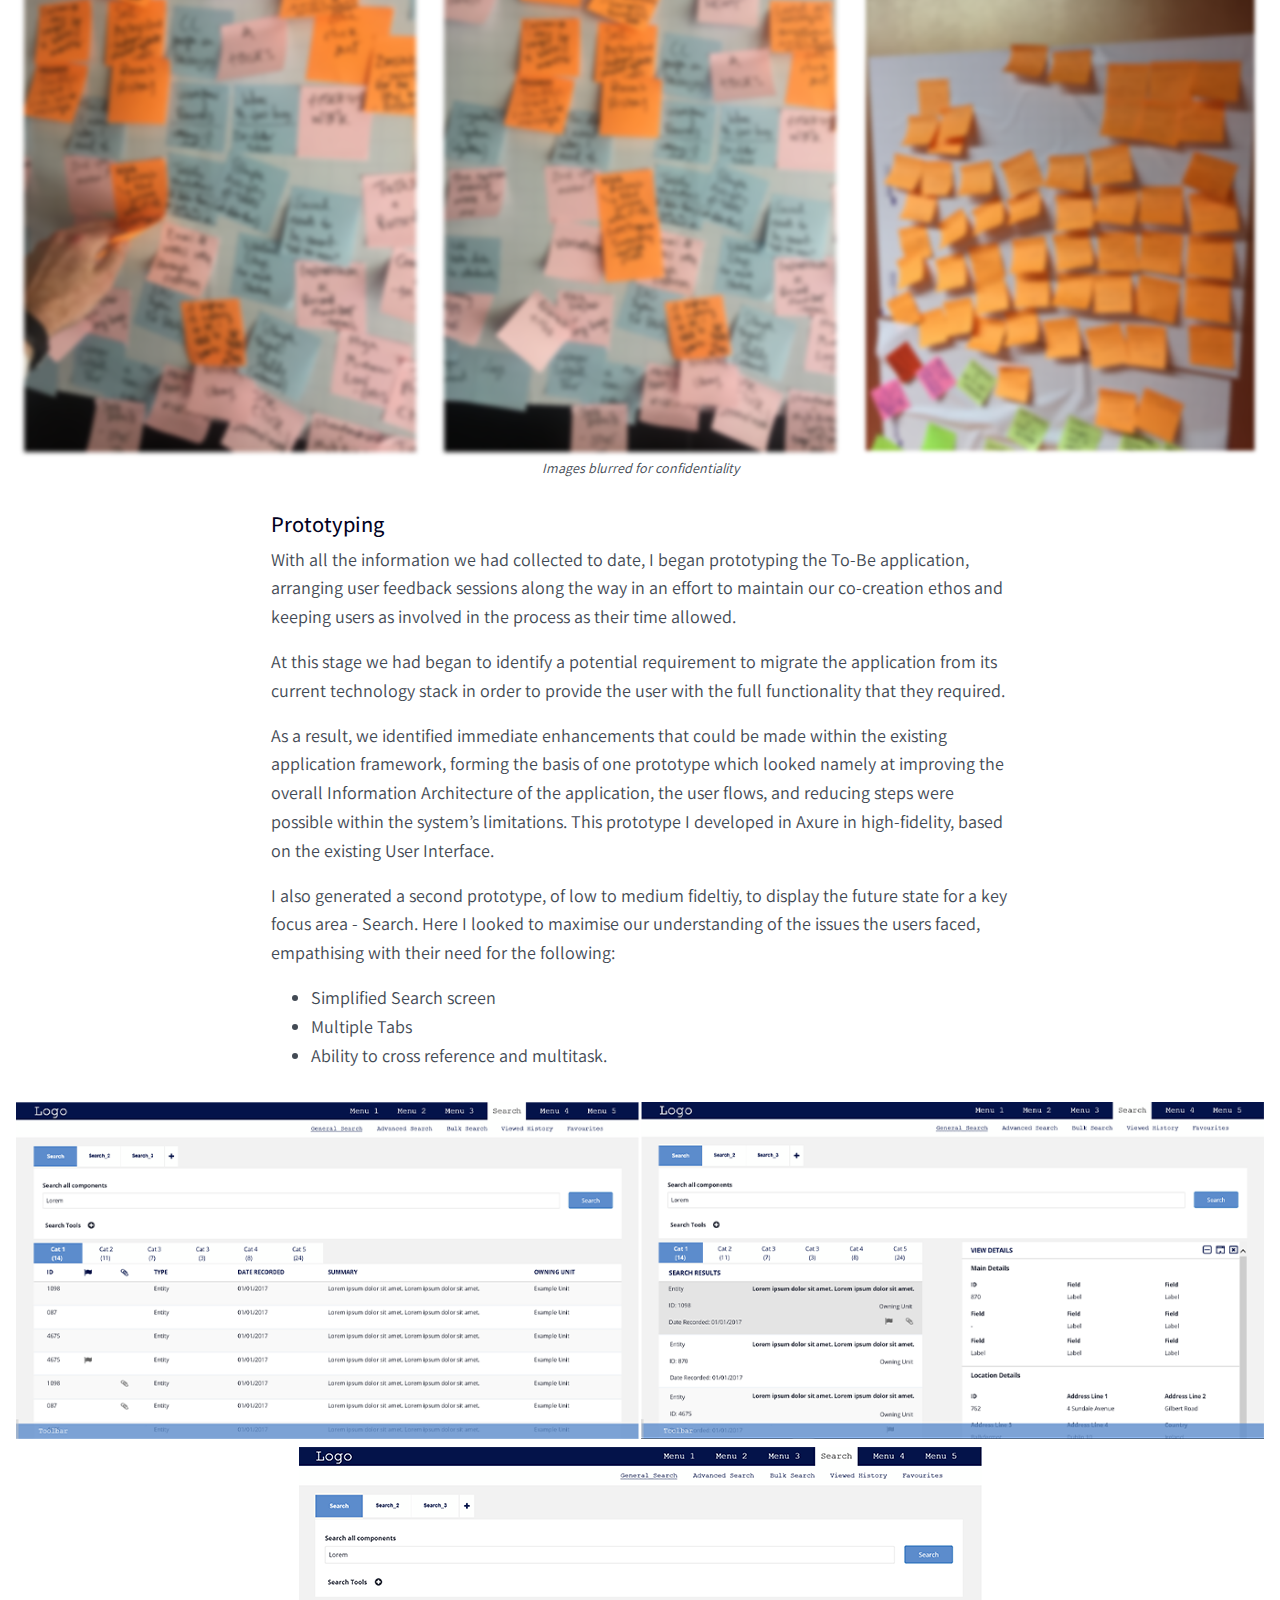
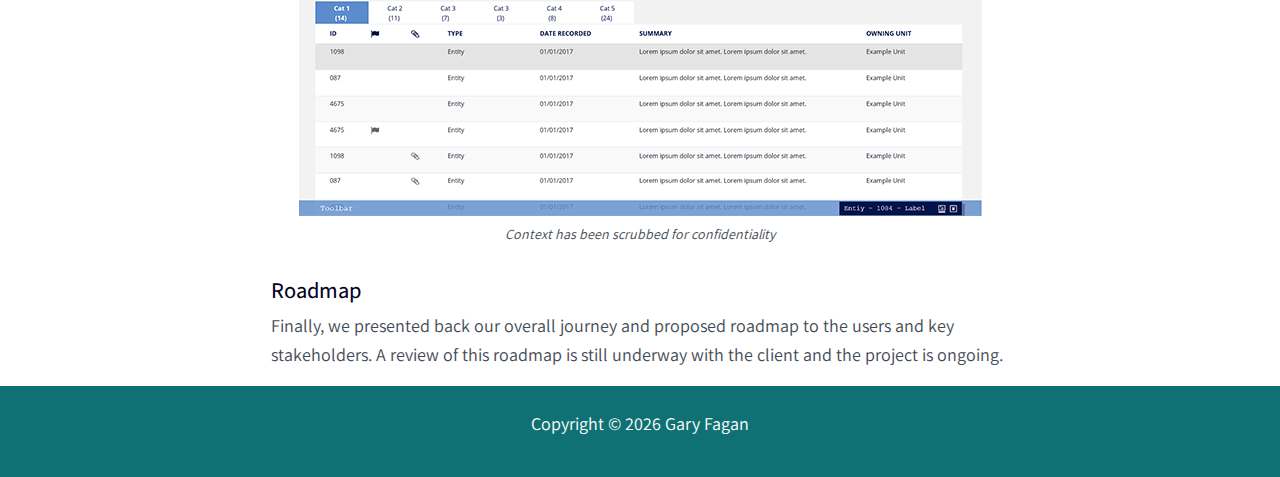
==== commit e6db49bb: "updated literal" ====
--- a/appreview.html
+++ b/appreview.html
@@ -83,7 +83,7 @@
             <h1 class="header">Our Mission</h1>
 
             <p>
-              To carry out a review of an existing Intelligence Management
+              To carry out a review of an existing Record Management
               System for a Public Safety Service client, utilising Design
               Thinking and it’s user centric approach to achieve the following
               objectives.
@@ -97,7 +97,7 @@
               </li>
               <li>
                 To co-create a roadmap of further enhancements and future needs
-                for the Intelligence Management System, and the client’s overall
+                for the Record Management System, and the client’s overall
                 suite of ICT applications.
               </li>
             </ol>
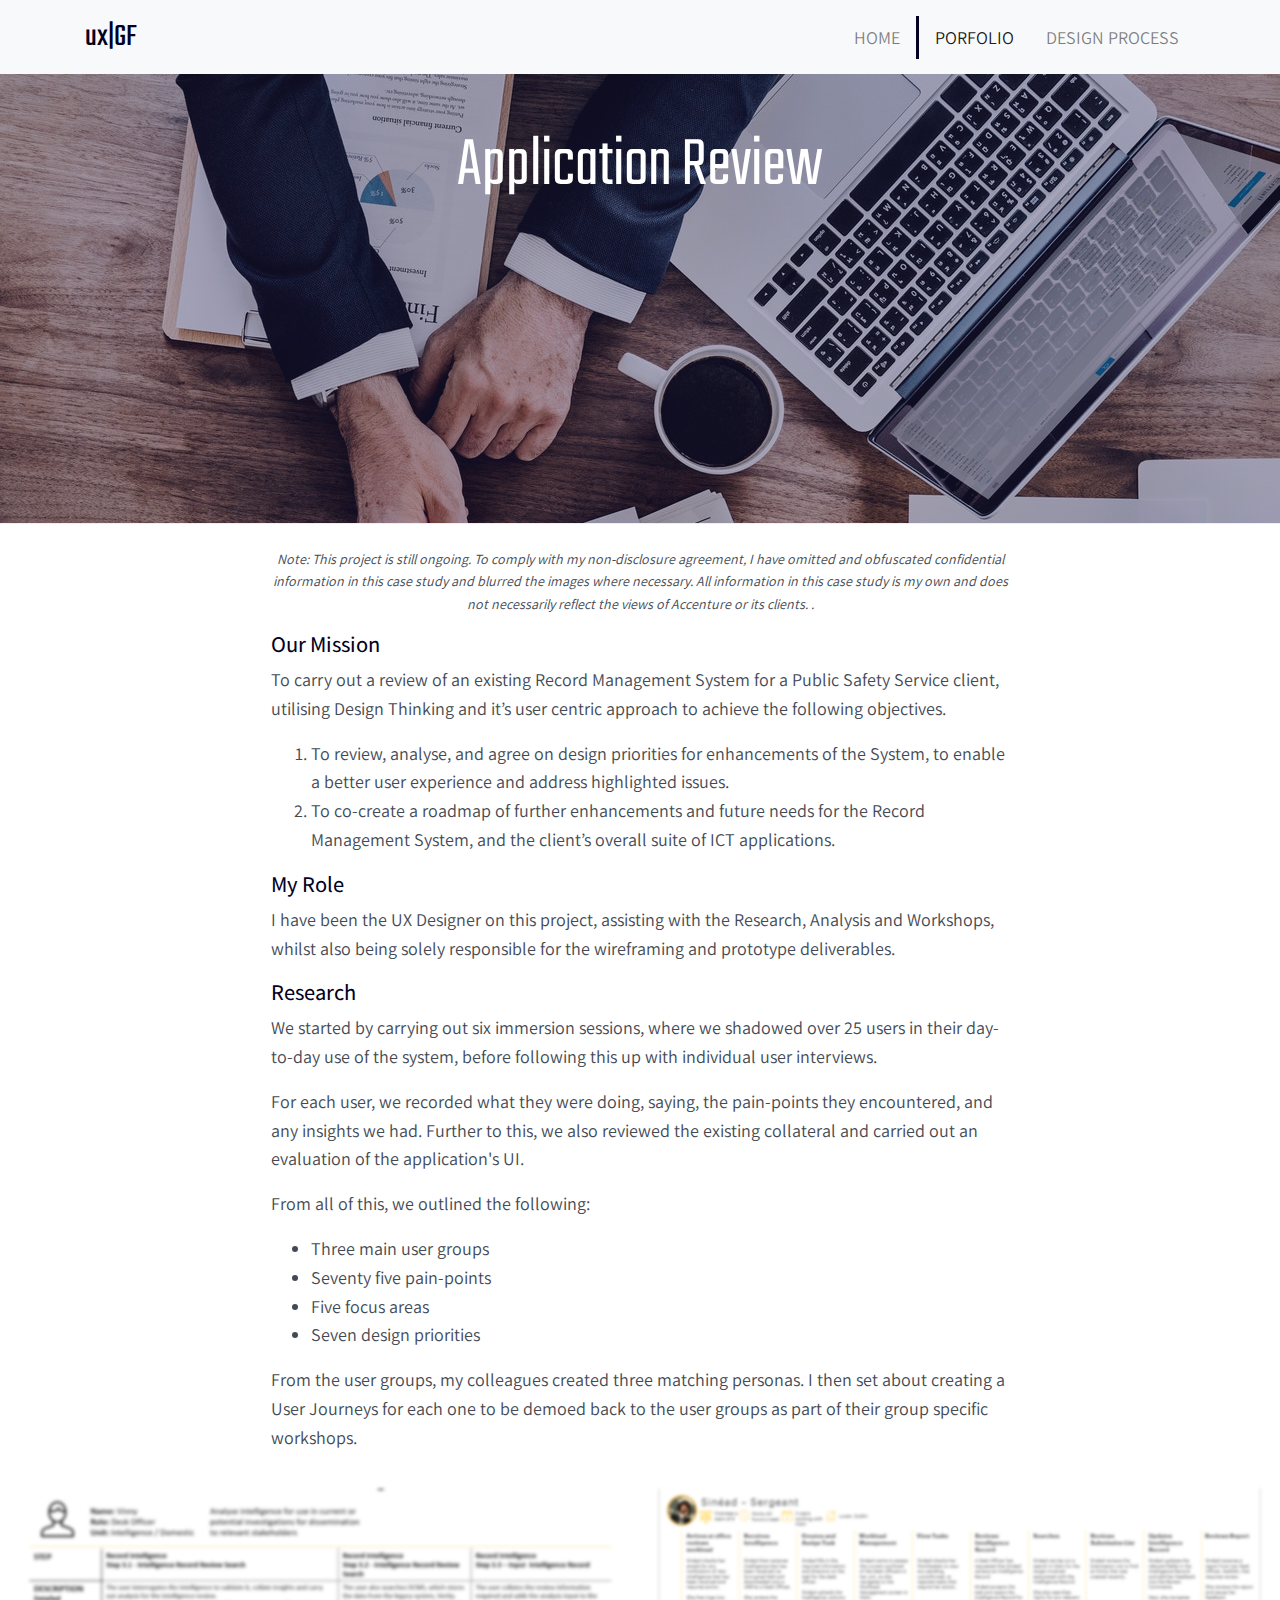
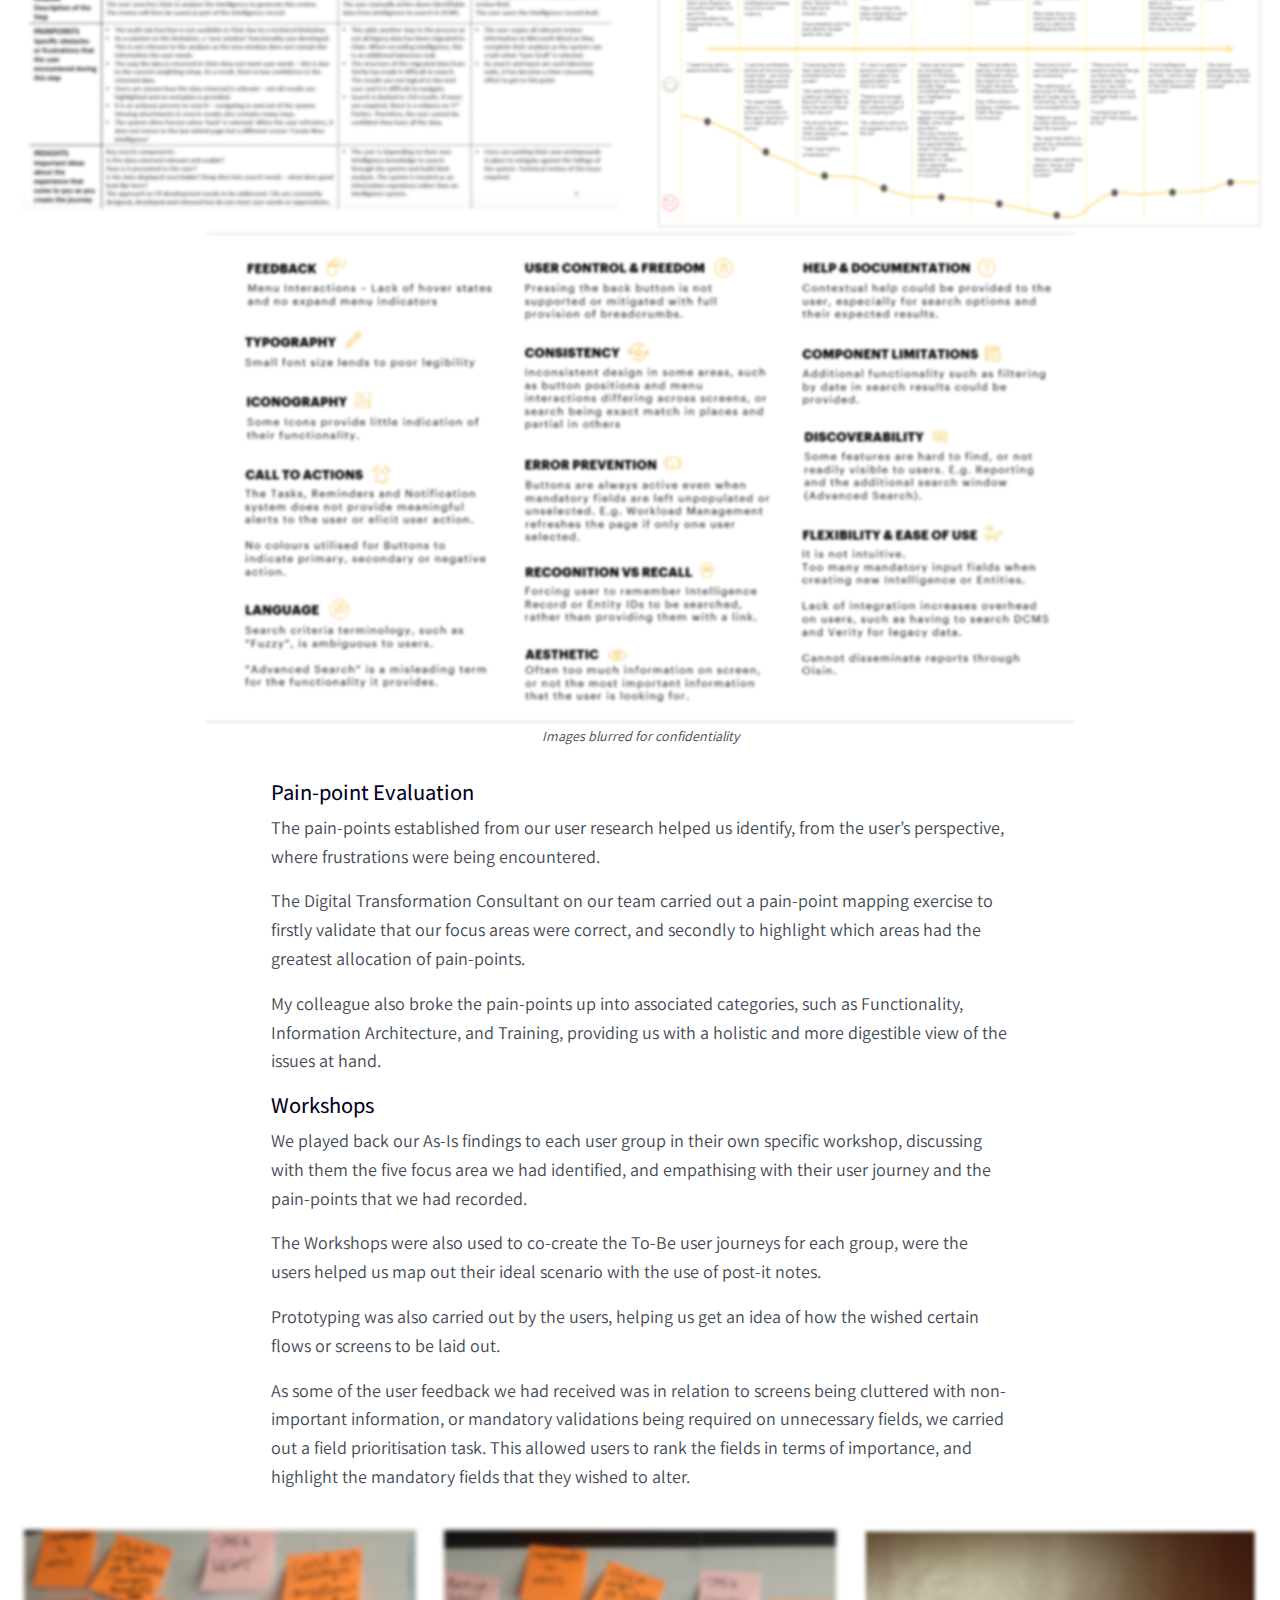
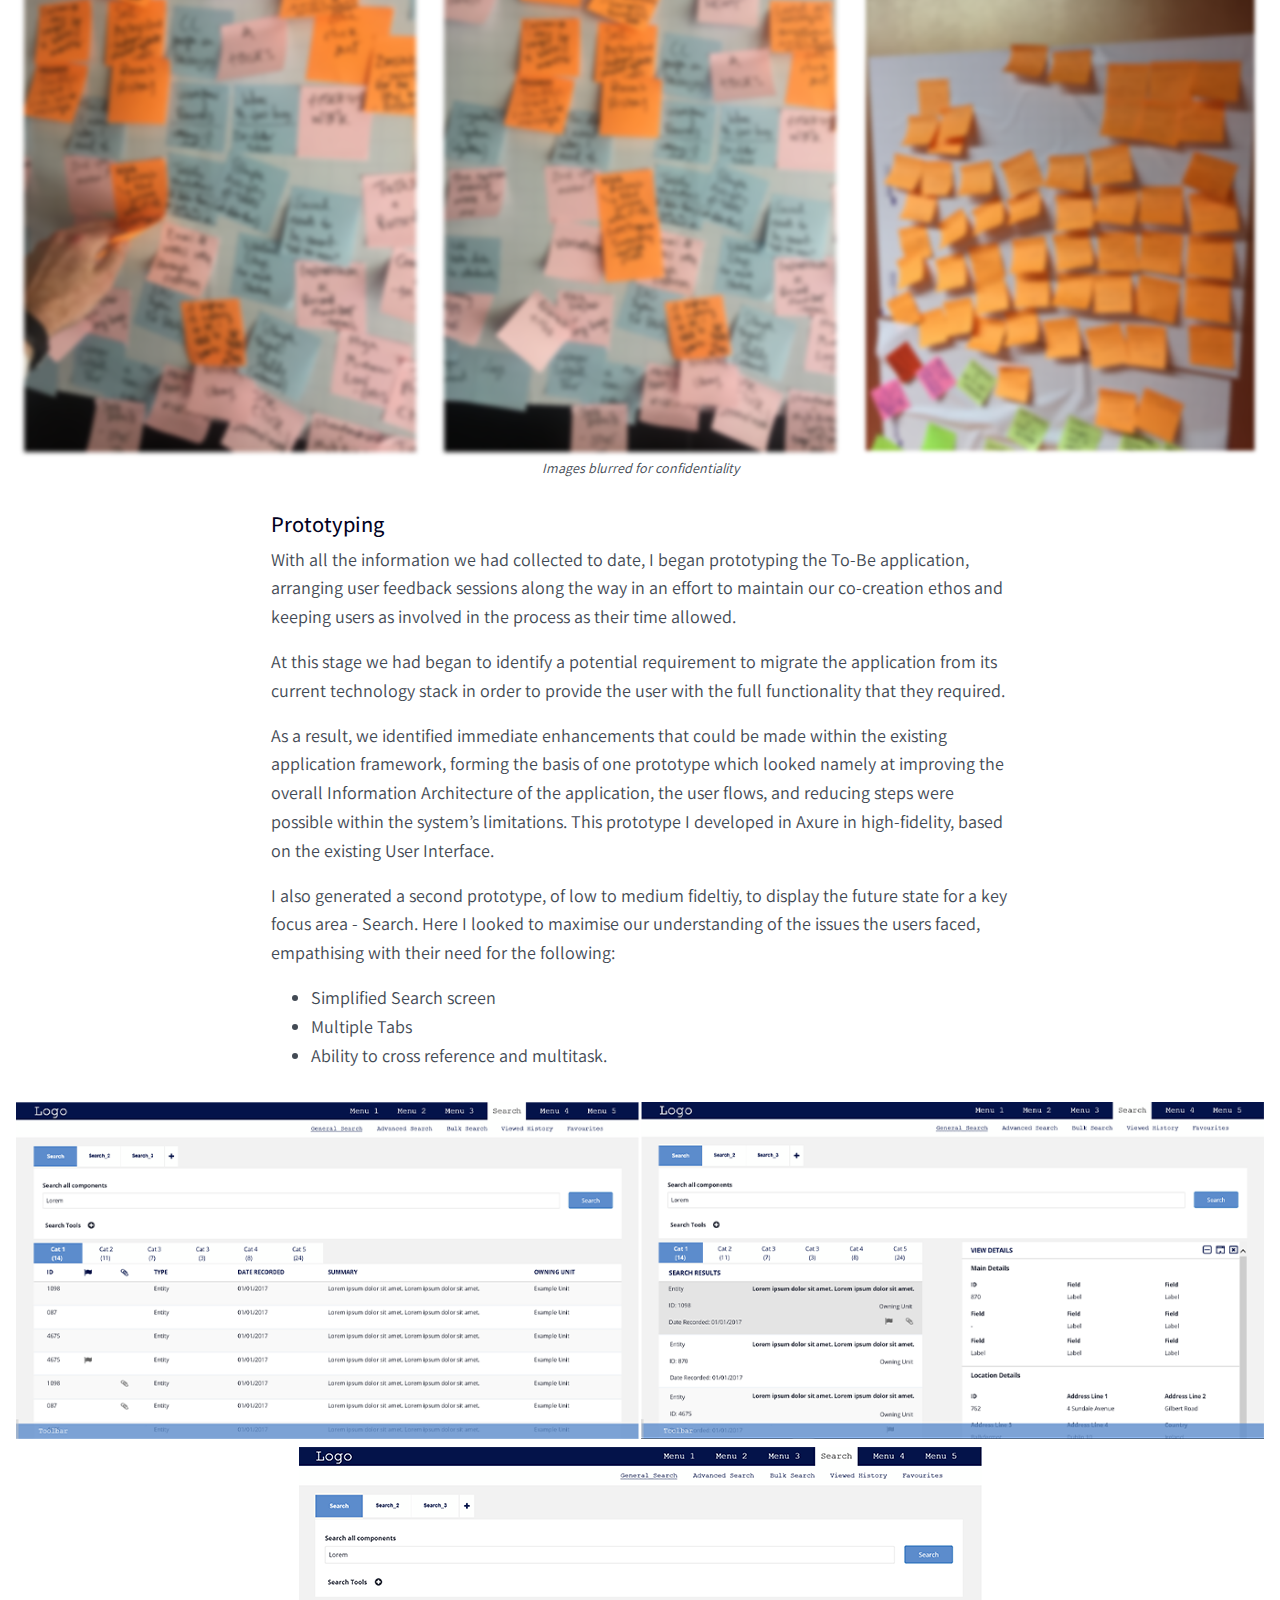
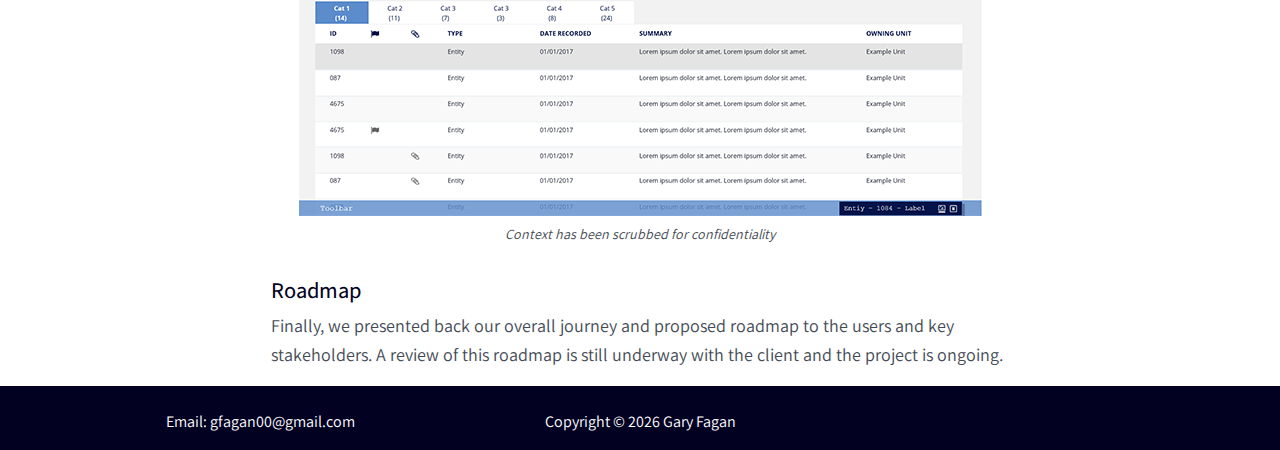
==== commit e111fcec: "footer updates" ====
--- a/appreview.html
+++ b/appreview.html
@@ -323,15 +323,23 @@
     </section>
 
     <!-- Footer -->
-    <footer id="main-footer" class="text-center p-4">
-      <div class="container">
-        <div class="row">
-          <div class="col">
-            <p>Copyright &copy; <span id="year"> </span> Gary Fagan</p>
-          </div>
-        </div>
-      </div>
-    </footer>
+    <footer id="main-footer" class="text-center pt-4">
+        <div class="container">
+          <div class="row">
+            <div class="col-md-4">
+              <p>Email: gfagan00@gmail.com</p>
+            </div>
+            <div class="col-md-4">
+                <p>Copyright &copy;
+                  <span id="year"> </span> Gary Fagan</p>
+              </div>
+              <div class="col-md-4">
+               
+                 <a href="https://ie.linkedin.com/in/gary-fagan-413b3529"><i class="fab fa-linkedin-in mb-2 text-white" ></i></a>
+                </div>
+          </div>
+        </div>
+      </footer>
 
     <script
       src="https://code.jquery.com/jquery-3.3.1.min.js"
--- a/css/style.css
+++ b/css/style.css
@@ -278,8 +278,10 @@
 }
 
 #main-footer {
-  background: #0f7173;
-  color: #fff;
+  background: #020122;
+  color: #fff;
+  font-size: 16px;
+  
 }
 
 #portfolio-container {
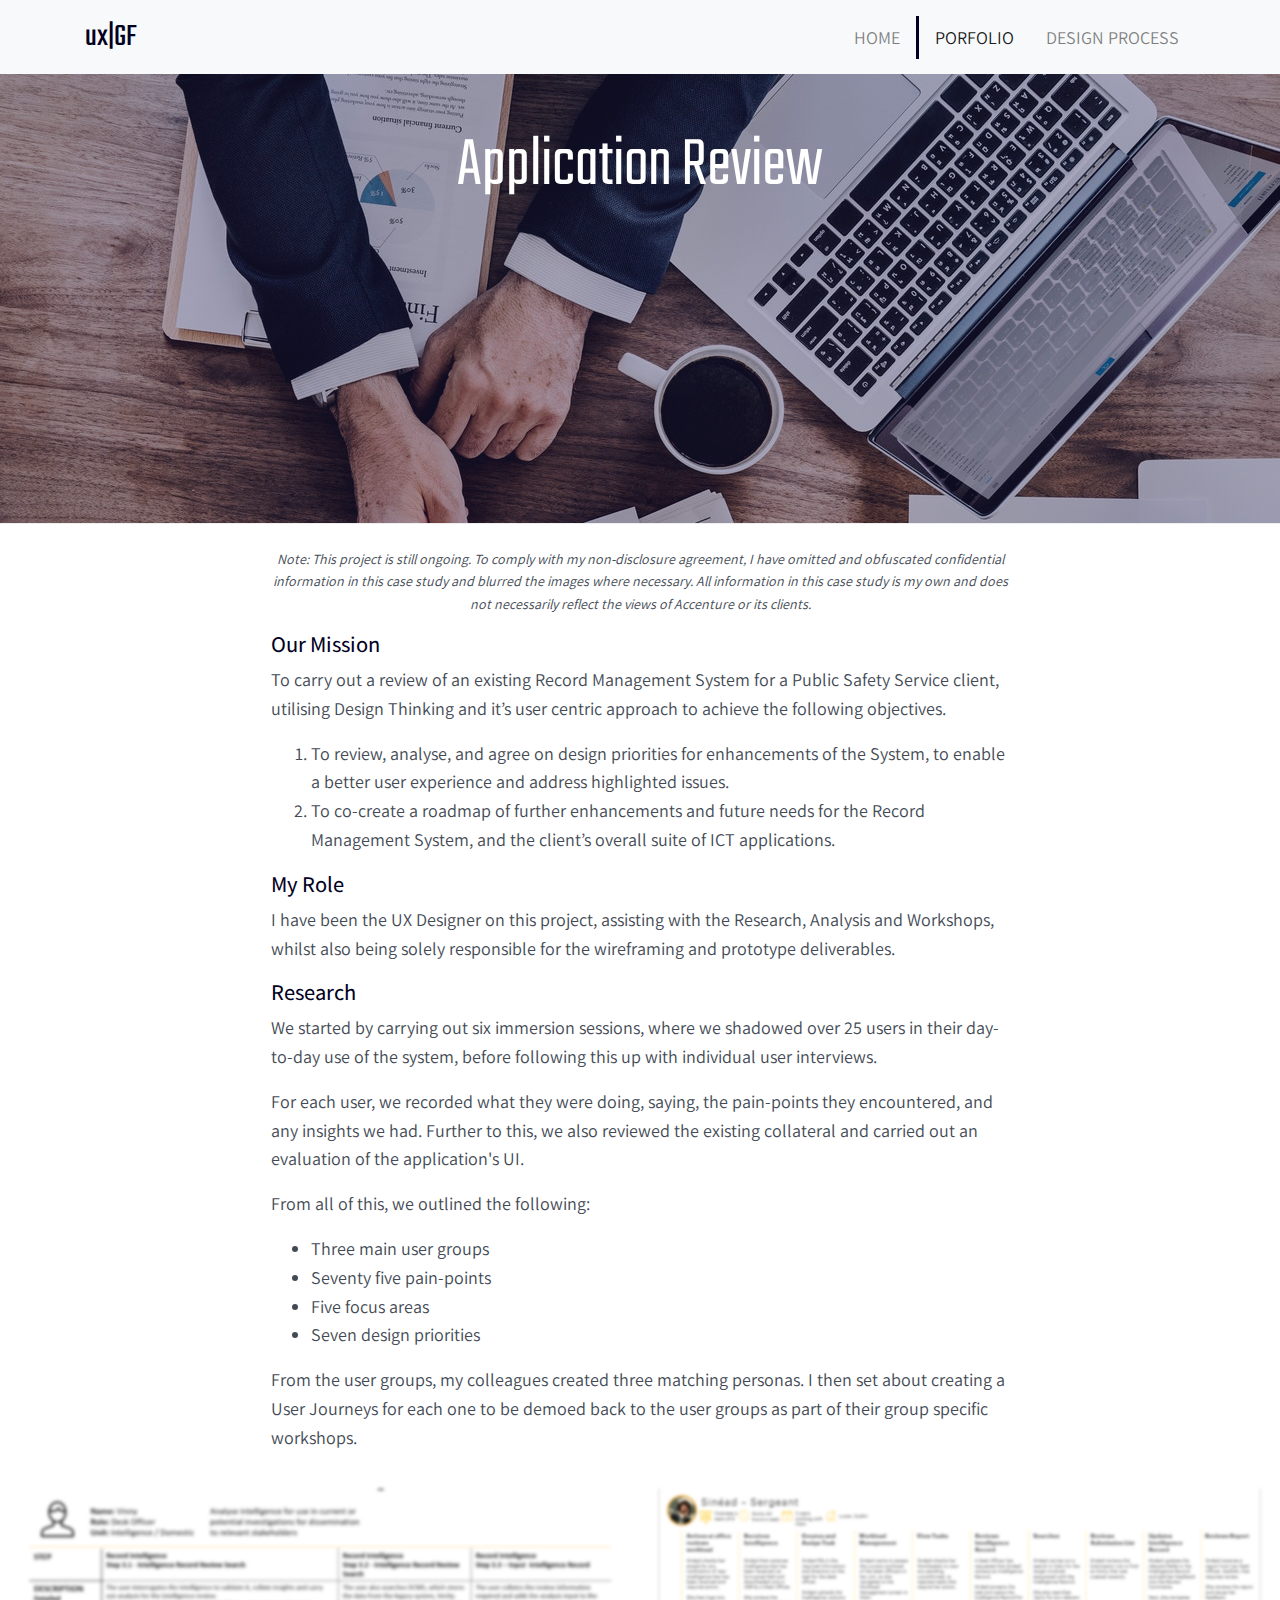
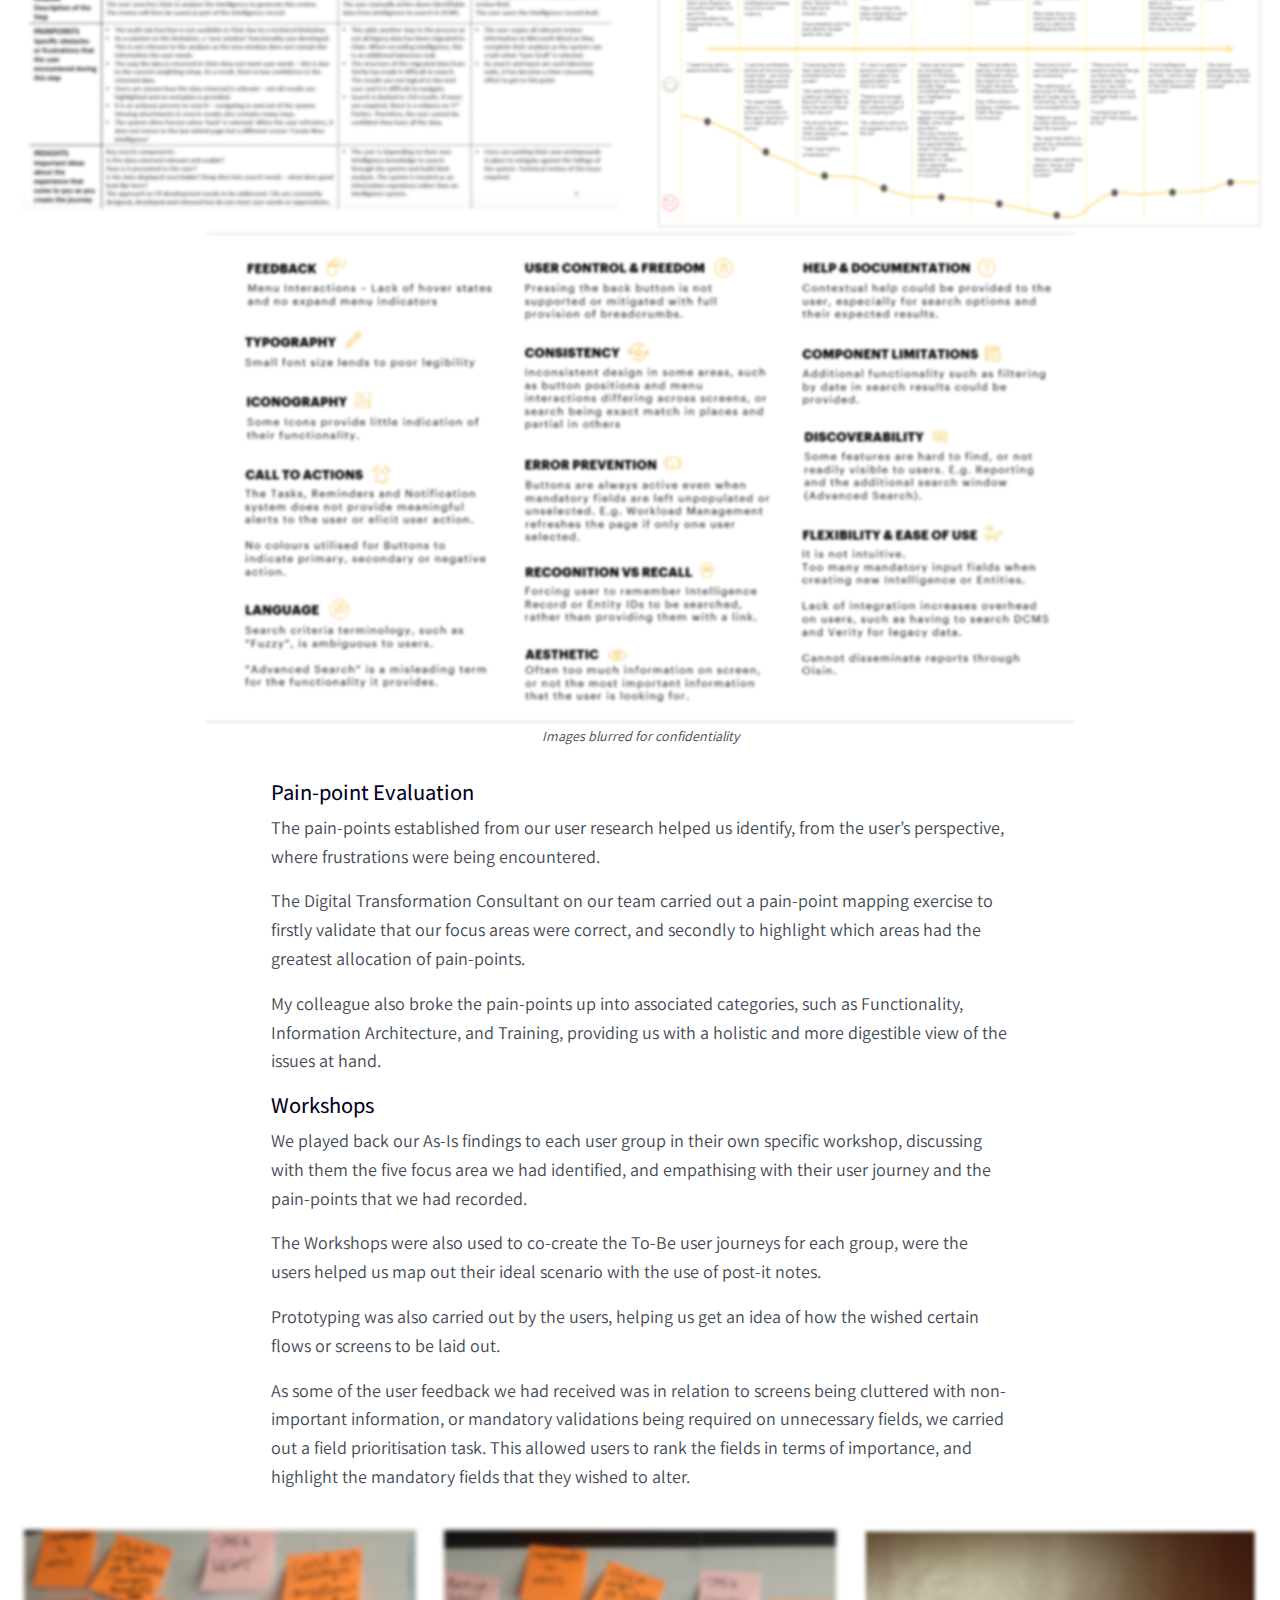
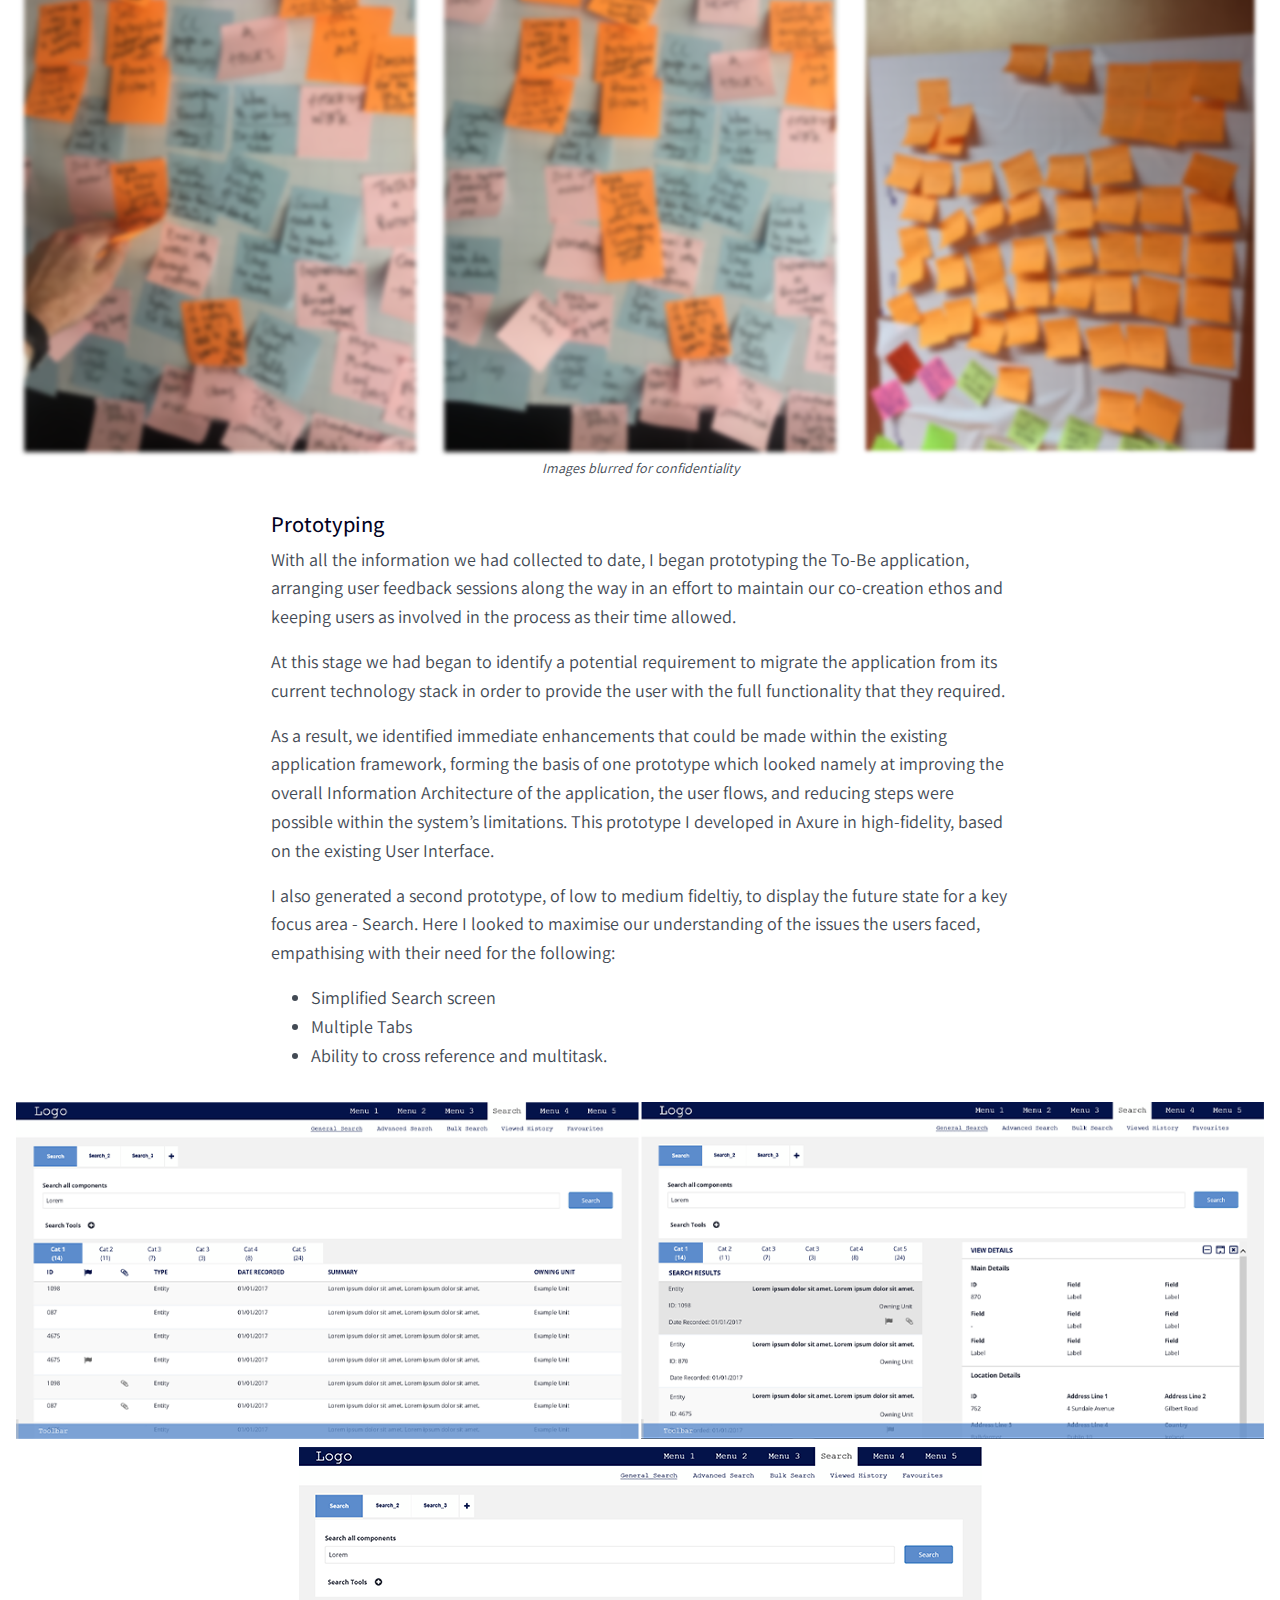
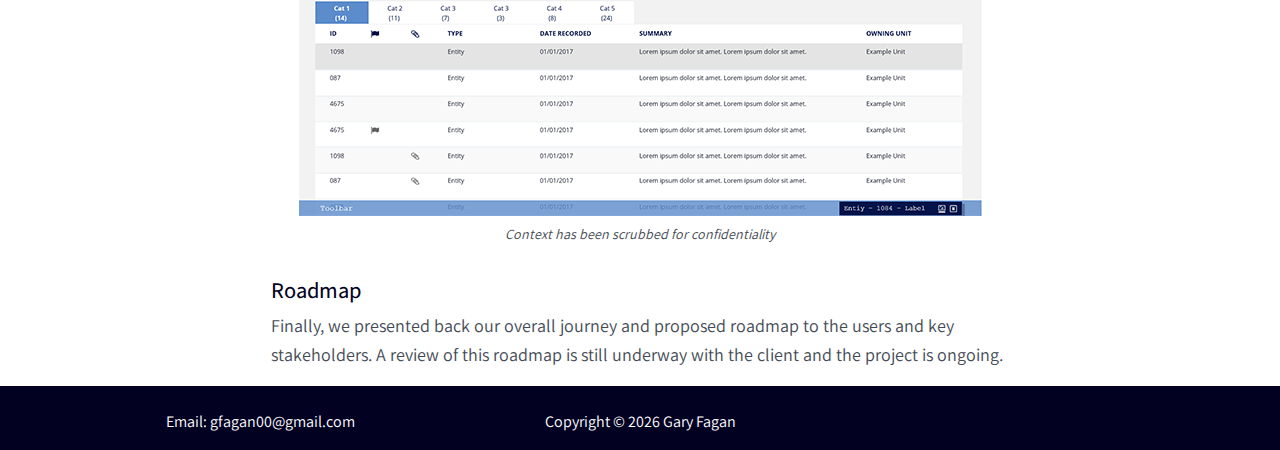
==== commit 55403f40: "scent" ====
--- a/appreview.html
+++ b/appreview.html
@@ -75,7 +75,7 @@
           agreement, I have omitted and obfuscated confidential information in
           this case study and blurred the images where necessary. All
           information in this case study is my own and does not necessarily
-          reflect the views of Accenture or its clients. .
+          reflect the views of Accenture or its clients.
         </p>
 
         <div class="row">
@@ -83,10 +83,9 @@
             <h1 class="header">Our Mission</h1>
 
             <p>
-              To carry out a review of an existing Record Management
-              System for a Public Safety Service client, utilising Design
-              Thinking and it’s user centric approach to achieve the following
-              objectives.
+              To carry out a review of an existing Record Management System for
+              a Public Safety Service client, utilising Design Thinking and it’s
+              user centric approach to achieve the following objectives.
             </p>
 
             <ol>
@@ -97,8 +96,8 @@
               </li>
               <li>
                 To co-create a roadmap of further enhancements and future needs
-                for the Record Management System, and the client’s overall
-                suite of ICT applications.
+                for the Record Management System, and the client’s overall suite
+                of ICT applications.
               </li>
             </ol>
           </div>
@@ -324,22 +323,20 @@
 
     <!-- Footer -->
     <footer id="main-footer" class="text-center pt-4">
-        <div class="container">
-          <div class="row">
-            <div class="col-md-4">
-              <p>Email: gfagan00@gmail.com</p>
-            </div>
-            <div class="col-md-4">
-                <p>Copyright &copy;
-                  <span id="year"> </span> Gary Fagan</p>
-              </div>
-              <div class="col-md-4">
-               
-                 <a href="https://ie.linkedin.com/in/gary-fagan-413b3529"><i class="fab fa-linkedin-in mb-2 text-white" ></i></a>
-                </div>
-          </div>
-        </div>
-      </footer>
+      <div class="container">
+        <div class="row">
+          <div class="col-md-4"><p>Email: gfagan00@gmail.com</p></div>
+          <div class="col-md-4">
+            <p>Copyright &copy; <span id="year"> </span> Gary Fagan</p>
+          </div>
+          <div class="col-md-4">
+            <a href="https://ie.linkedin.com/in/gary-fagan-413b3529"
+              ><i class="fab fa-linkedin-in mb-2 text-white"></i
+            ></a>
+          </div>
+        </div>
+      </div>
+    </footer>
 
     <script
       src="https://code.jquery.com/jquery-3.3.1.min.js"
--- a/css/style.css
+++ b/css/style.css
@@ -227,6 +227,17 @@
   padding-top: 50px;
 }
 
+#scent-header {
+  height: 50vh;
+  background: linear-gradient(rgba(36, 31, 82, 0.4), rgba(36, 31, 82, 0.4)),
+    url('../img/scentbanner.png');
+  background-repeat: no-repeat;
+  background-size: cover;
+  color: #fff;
+  border-bottom: 1px #eee solid;
+  padding-top: 50px;
+}
+
 .about-img {
   margin-top: -25%;
   max-width: 90%;
@@ -281,7 +292,6 @@
   background: #020122;
   color: #fff;
   font-size: 16px;
-  
 }
 
 #portfolio-container {
@@ -296,6 +306,10 @@
 
 #UI_Evaluation {
   width: 70%;
+}
+
+#scent1 {
+  max-width: 400px;
 }
 
 @media (max-width: 780px) {
@@ -308,6 +322,10 @@
     line-height: 1.6;
   }
 
+  #scent1 {
+    max-width: 280px;
+  }
+
   #homeQuote {
     order: 6;
   }
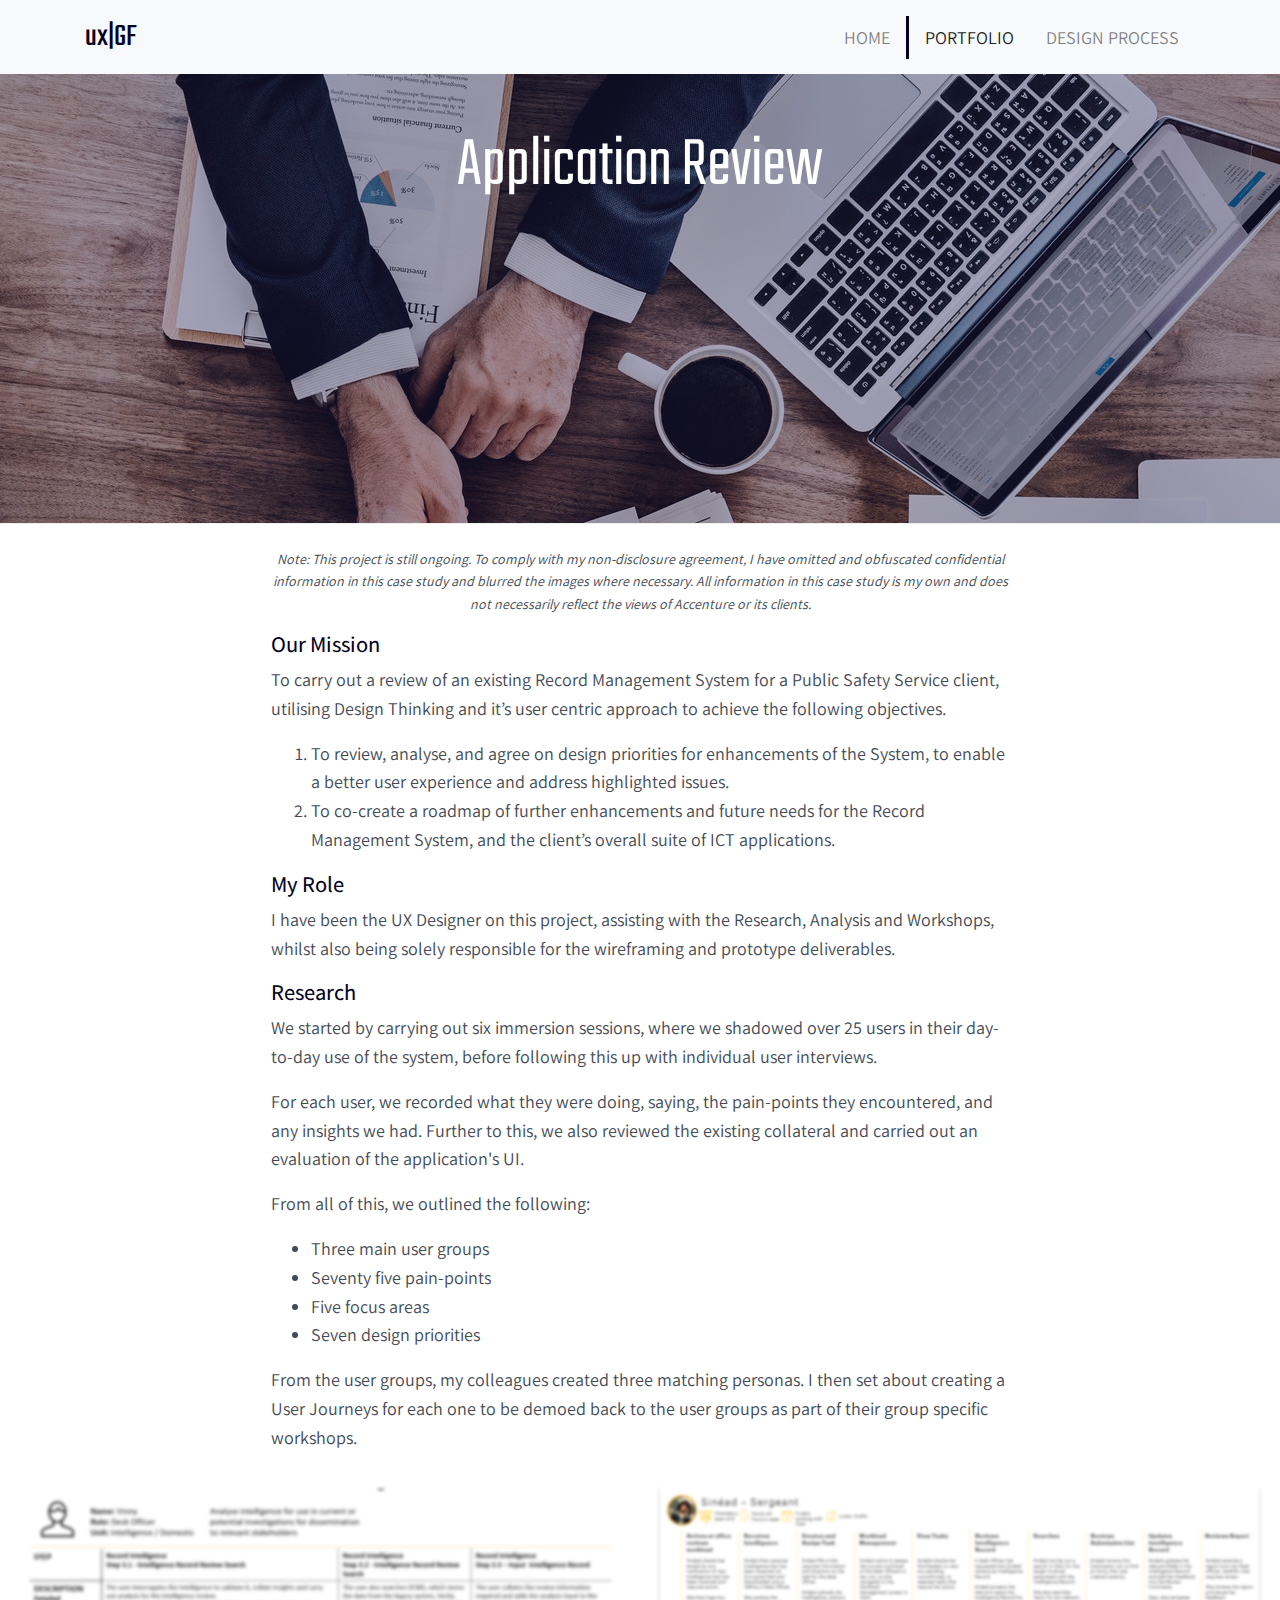
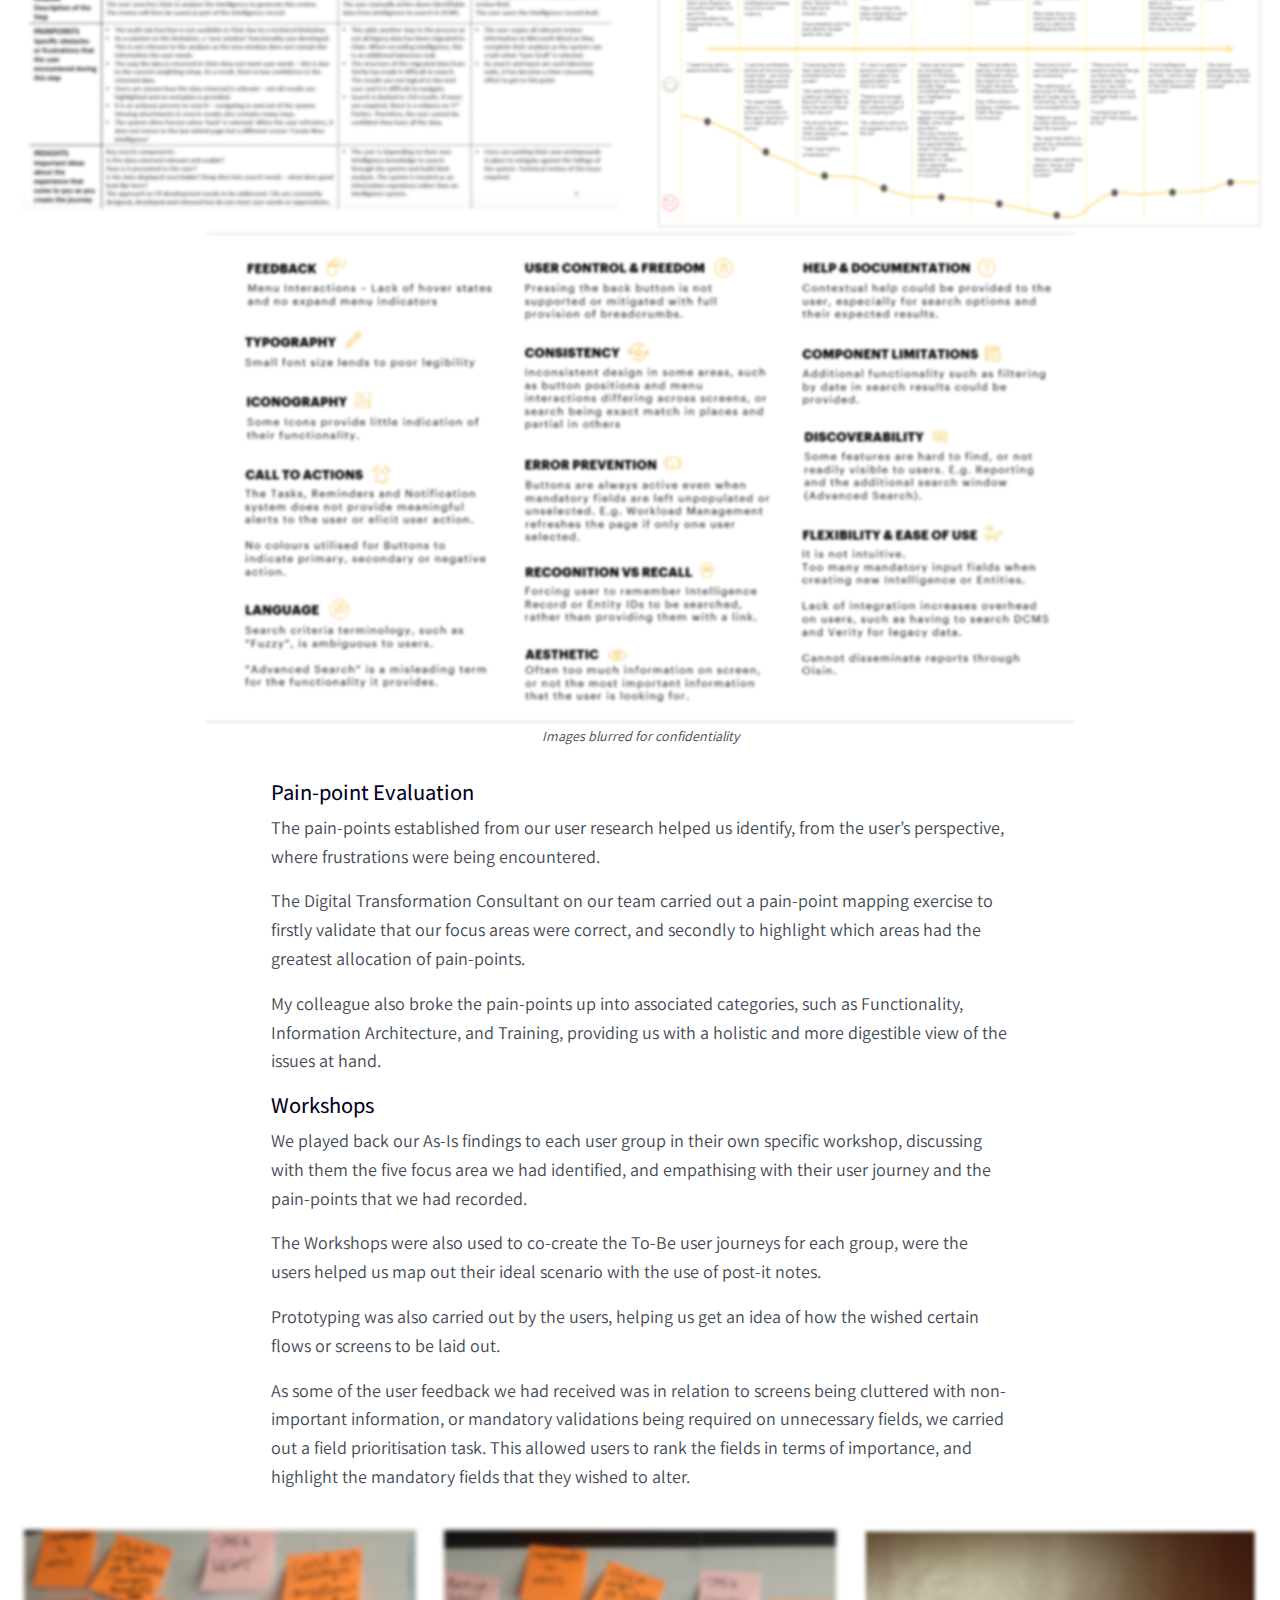
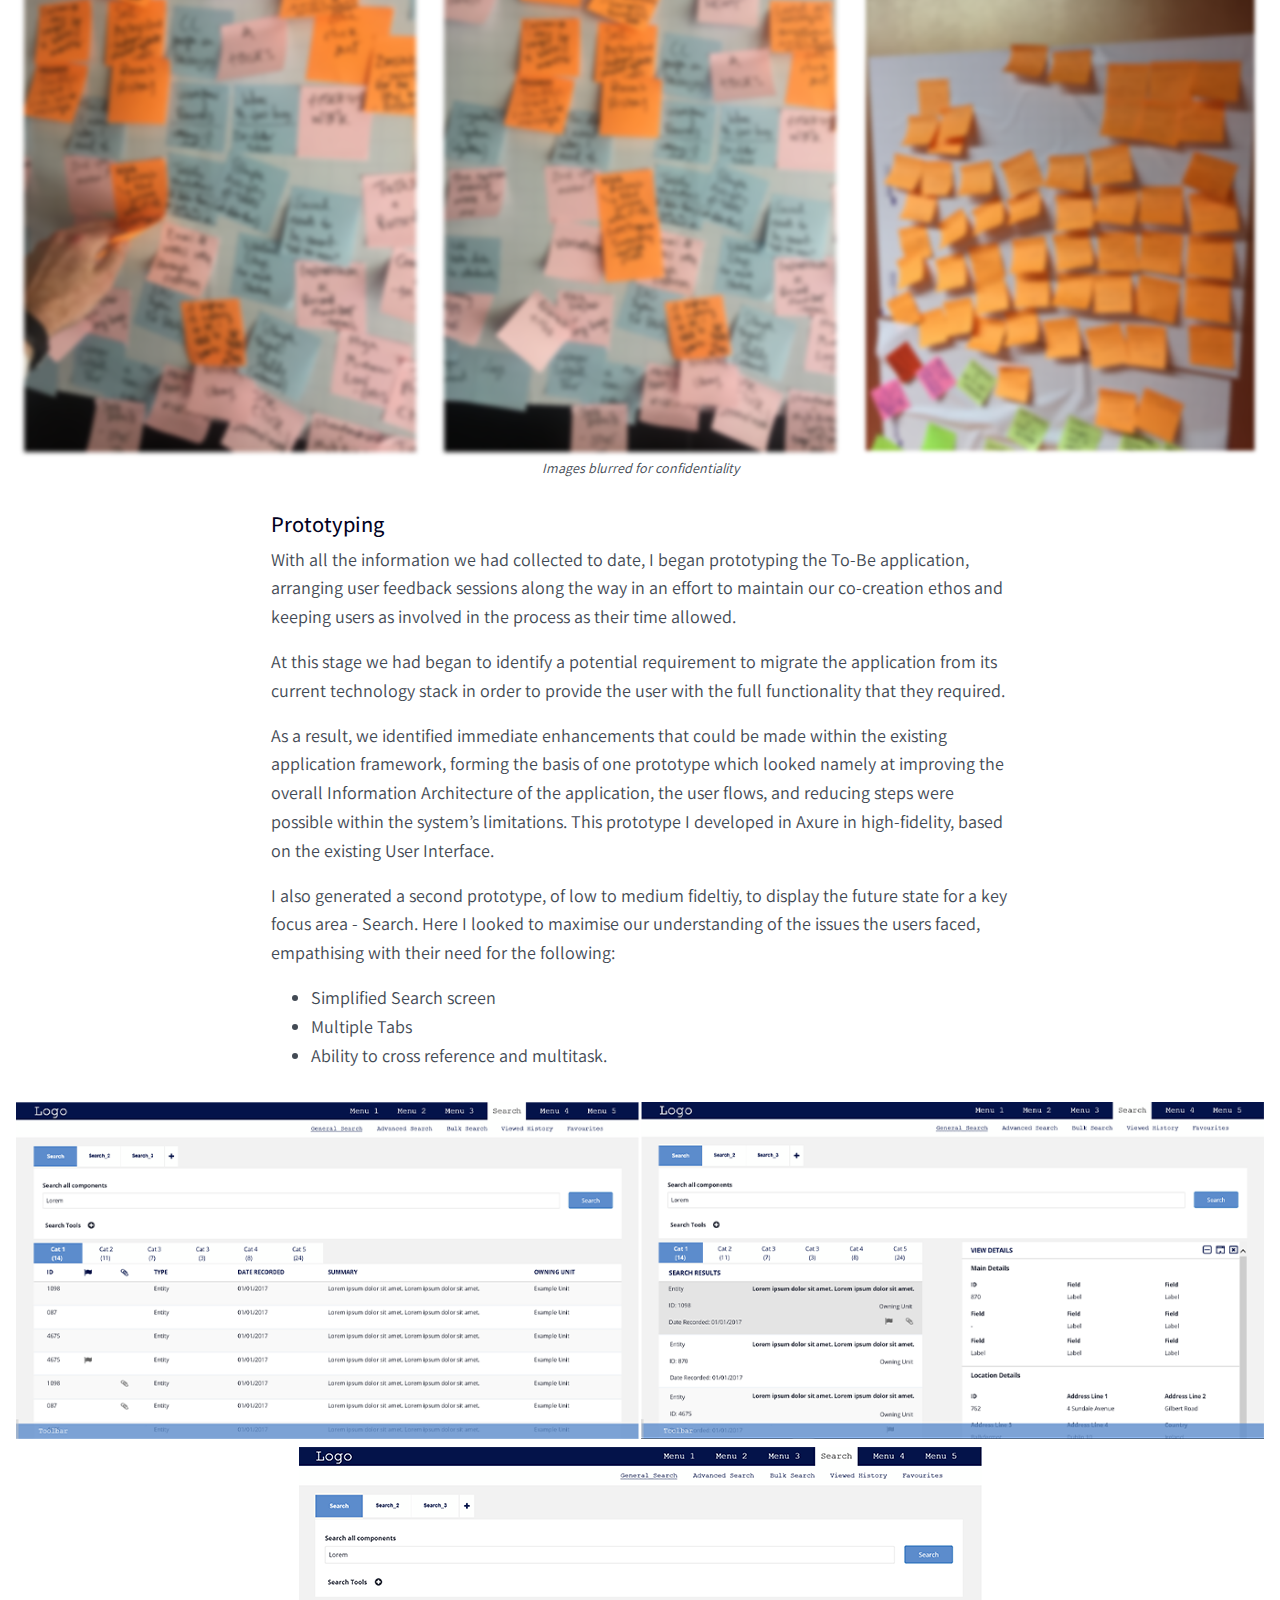
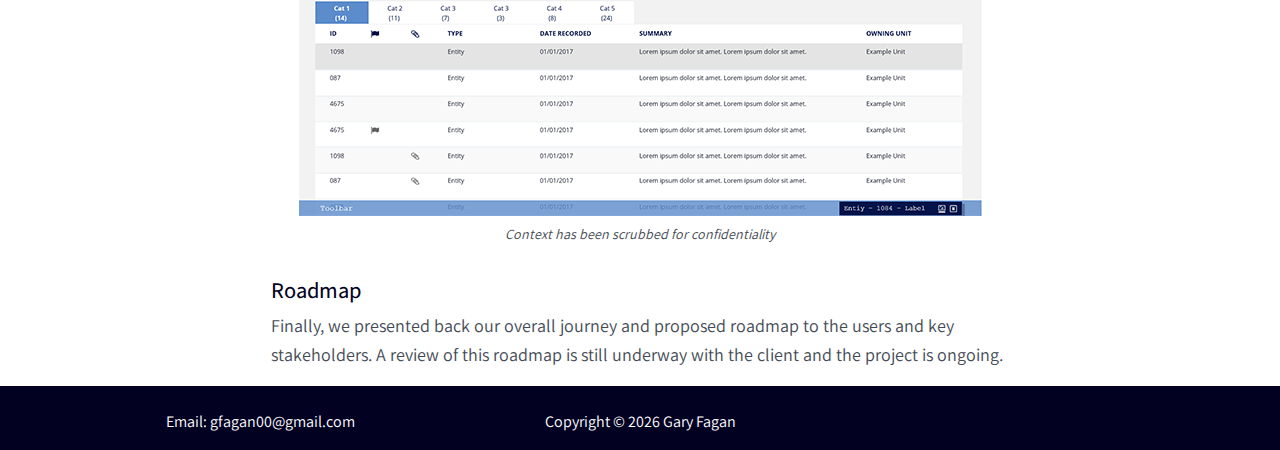
==== commit d318fee9: "updates" ====
--- a/appreview.html
+++ b/appreview.html
@@ -11,6 +11,21 @@
     <link rel="mask-icon" href="/safari-pinned-tab.svg" color="#5bbad5" />
     <meta name="msapplication-TileColor" content="#da532c" />
     <meta name="theme-color" content="#ffffff" />
+
+    <!-- Global site tag (gtag.js) - Google Analytics -->
+    <script
+      async
+      src="https://www.googletagmanager.com/gtag/js?id=UA-129144308-1"
+    ></script>
+    <script>
+      window.dataLayer = window.dataLayer || [];
+      function gtag() {
+        dataLayer.push(arguments);
+      }
+      gtag('js', new Date());
+
+      gtag('config', 'UA-129144308-1');
+    </script>
 
     <link
       href="https://fonts.googleapis.com/css?family=Assistant|Teko:300"
@@ -46,7 +61,7 @@
               <a href="index.html" class="nav-link">Home</a>
             </li>
             <li class="nav-item active">
-              <a href="porfolio.html" class="nav-link">Porfolio</a>
+              <a href="Portfolio.html" class="nav-link">Portfolio</a>
             </li>
             <li class="nav-item">
               <a href="myprocess.html " class="nav-link">Design Process</a>
--- a/css/style.css
+++ b/css/style.css
@@ -206,7 +206,7 @@
 }
 
 #page-header {
-  height: 50vh;
+  height: 45vh;
   background: linear-gradient(rgba(36, 31, 82, 0.3), rgba(36, 31, 82, 0.3)),
     url('../img/design6.jpg');
   background-repeat: no-repeat;
